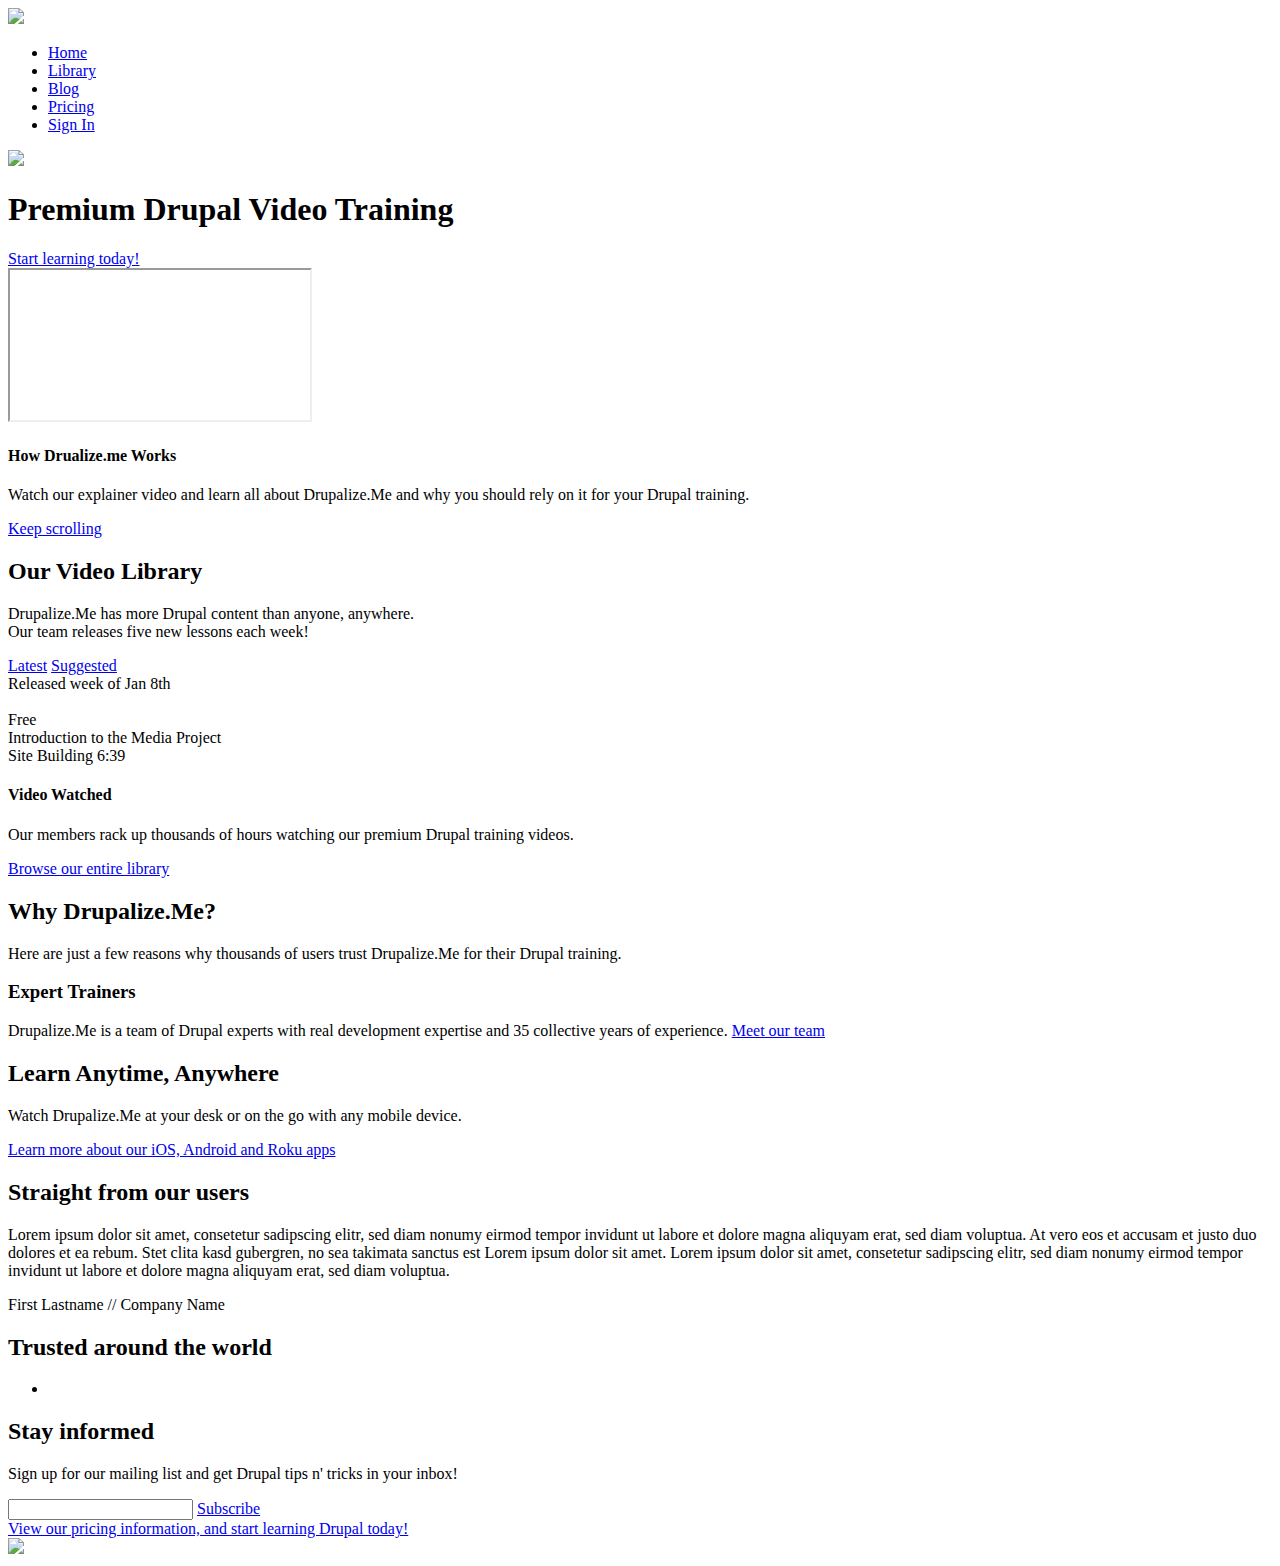
==== front/index.html @ f40ff005 "basic html structure to begin styling for the front page." ====
<!DOCTYPE html>
<html>
  <head>
    <meta charset="utf-8">
    <meta http-equiv="X-UA-Compatible" content="IE=edge">
    <title>Drupalize.Me</title>
    <meta name="description" content="">
    <meta name="viewport" content="width=device-width, initial-scale=1">
    <link rel="stylesheet" href="css/style.css">
    <script type="text/javascript" src="//use.typekit.net/fuf6cds.js"></script>
    <script type="text/javascript">try{Typekit.load();}catch(e){}</script>
  </head>
  <body>
    <div class="header container">
      <div id="logo"></div>
      <img id="search" src="images/search.png">
      <ul>
        <li>
          <a href="#">Home</a>
        </li>
        <li>
          <a href="#">Library</a>
        </li>
        <li>
          <a href="#">Blog</a>
        </li>
        <li>
          <a href="#">Pricing</a>
        </li>
        <li>
          <a href="#">Sign In</a>
        </li>
      </ul>

      <img class="responsive-nav" src="images/responsive-nav.png">
    </div>

    <div class="home--hero">
      <div class="home-hero--header">
        <div class="container">
          <h1 class="page-title">Premium Drupal Video Training</h1>
          <a href="#" class="home--hero--button">Start learning today!</a>
          <div class="home--hero--video">
            <iframe>TODO</iframe>
          </div>
        </div>
      </div>

      <div class="home--hero--white-stripe">
        <div class="container">
          <h4 class="block-title">How Drualize.me Works</h4>
          <p>
            Watch our explainer video and learn all about Drupalize.Me and why you should rely on it for your Drupal training.
          </p>
        </div>
      </div>

      <div class="home--action blue">
        <div class="container">
          <a href="#" class="home--hero-action">Keep scrolling</a>
        </div>
      </div>
    </div>

    <div class="home--library">
      <div class="container">
        <h2 class="home--heading">Our Video Library</h2>
        <p class="home--paragraph">
          Drupalize.Me has more Drupal content than anyone, anywhere.<br>
          Our team releases five new lessons each week!
        </p>
        <div class="home--library--tabs">
          <a href="#" class="home--library--tab">Latest</a>
          <a href="#" class="home--library--tab">Suggested</a>
        </div>
        <div class="home--library--bar"></div>
        <div class="home--library--week block-title">Released week of Jan 8th</div>
        <div class="home--library--videos">
          <div class="home--library--videos-left"></div>
          <div class="home--library--videos-right"></div>
          <div class="home--library--video">
            <img src="">
            <div class="home--library--free-label">Free</div>
            <div class="home--library--video-title">Introduction to the Media Project</div>
            <div class="home--library--meta">
              <span class="home--library--category">Site Building</span>
              <span class="home--library--duration">6:39</span>
            </div>
          </div>
        </div>

        <h4 class="block-title">Video Watched</h4>
        <p class="home--paragraph">
          Our members rack up thousands of hours watching our premium Drupal training videos.
        </p>
      </div>
    </div>

    <div class="home--action blue">
      <div class="container">
        <a href="#" class="home--library-action">Browse our entire library</a>
      </div>
    </div>

    <div class="home--why">
      <div class="container">
        <h2 class="home--heading">Why Drupalize.Me?</h2>
        <p class="home--paragraph">
          Here are just a few reasons why thousands of users trust Drupalize.Me for their Drupal training.
        </p>

        <div class="home--why--experts">
          <div class="home--why--image"></div>
          <h3 class="home--why--title">Expert Trainers</h3>
          <p class="home--why--paragraph">
            Drupalize.Me is a team of Drupal experts with real development expertise and 35 collective years of experience. <a href="#">Meet our team</a>
          </p>
        </div>
      </div>
    </div>

    <div class="home--apps">
      <div class="home--apps--clouds"></div>
      <div class="home--apps--sun"></div>
      <div class="container">
        <h2 class="home--heading">Learn Anytime, Anywhere</h2>
        <p class="home--paragraph">
          Watch Drupalize.Me at your desk or on the go with any mobile device.
        </p>
        <div class="home--apps--wrapper">
          <div class="home--apps--devices"></div>
          <div class="home--apps--tablet"></div>
          <div class="home--apps--desktop"></div>
          <div class="home--apps--mobile"></div>
        </div>
      </div>
    </div>

    <div class="home--action green">
      <div class="container">
        <a href="#" class="home--apps-action">Learn more about our iOS, Android and Roku apps</a>
      </div>
    </div>

    <div class="home--quotes">
      <div class="container">
        <h2 class="home--heading">Straight from our users</h2>
        <div class="home--quotes--left"></div>
        <div class="home--quotes--right"></div>
        <p class="home--paragraph">
          Lorem ipsum dolor sit amet, consetetur sadipscing elitr, sed diam nonumy eirmod tempor invidunt ut labore et dolore magna aliquyam erat, sed diam voluptua. At vero eos et accusam et justo duo dolores et ea rebum. Stet clita kasd gubergren, no sea takimata sanctus est Lorem ipsum dolor sit amet. Lorem ipsum dolor sit amet, consetetur sadipscing elitr, sed diam nonumy eirmod tempor invidunt ut labore et dolore magna aliquyam erat, sed diam voluptua.
        </p>
        <div class="home--quotes--author">
          <span>First Lastname</span> // <span>Company Name</span>
        </div>
      </div>
    </div>

    <div class="home--world">
      <div class="container">
        <h2 class="block-title">Trusted around the world</h2>
        <ul class="home--world--logos">
          <li class="home--world--logo"><img src=""></li>
        </ul>
      </div>
    </div>

    <div class="home--newsletter">
      <div class="container">
        <h2 class="block-title">Stay informed</h2>
        <p class="home--paragraph">
          Sign up for our mailing list and get Drupal tips n' tricks in your inbox!
        </p>
        <input type="text" class="home--newsletter--email">
        <a href="#" class="home--newsletter--submit">Subscribe</a>
      </div>
    </div>

    <div class="home--action orange">
      <div class="container">
        <a href="#" class="home--pricing-action">View our pricing information, and start learning Drupal today!</a>
      </div>
    </div>

    <div class="footer">
      <img src="images/footer.png">
    </div>

    <script src="//ajax.googleapis.com/ajax/libs/jquery/1.10.2/jquery.min.js"></script>
    <script type="text/javascript" src="js/scripts.js"></script>
  </body>
</html>
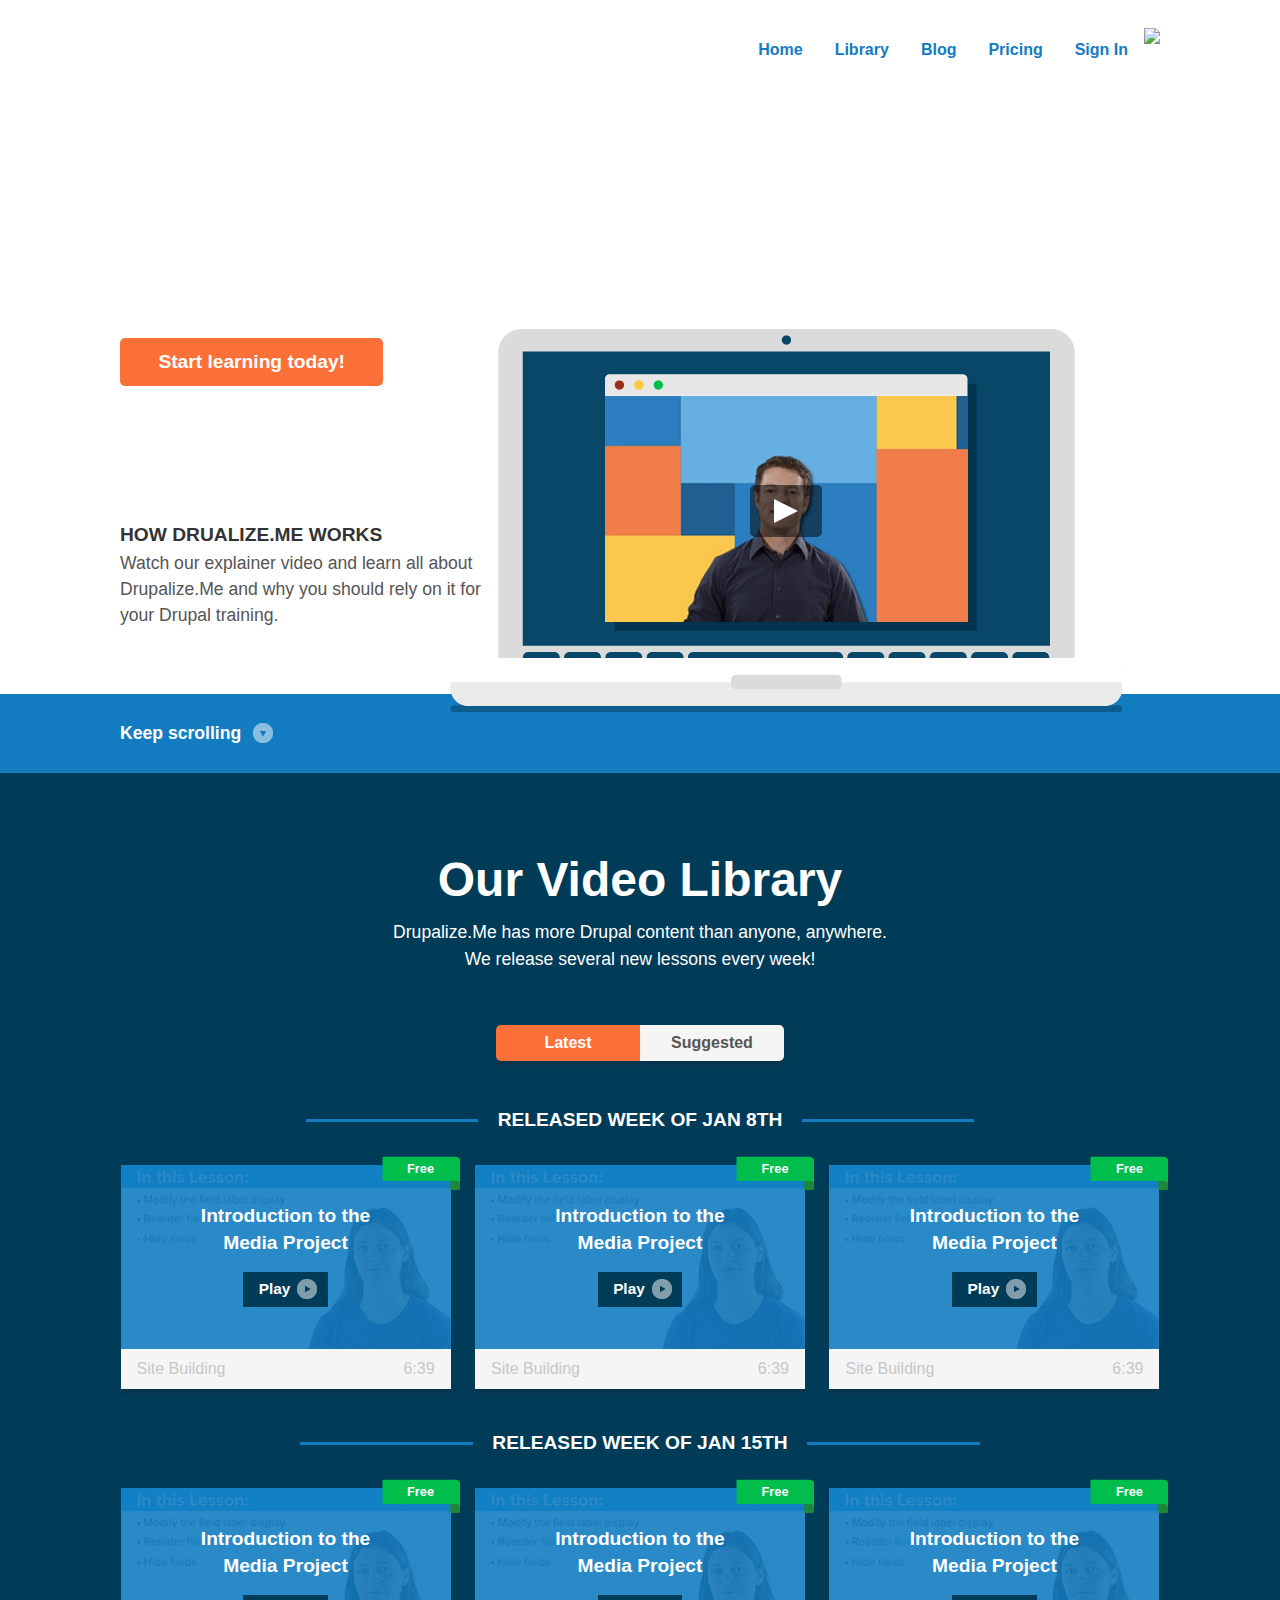
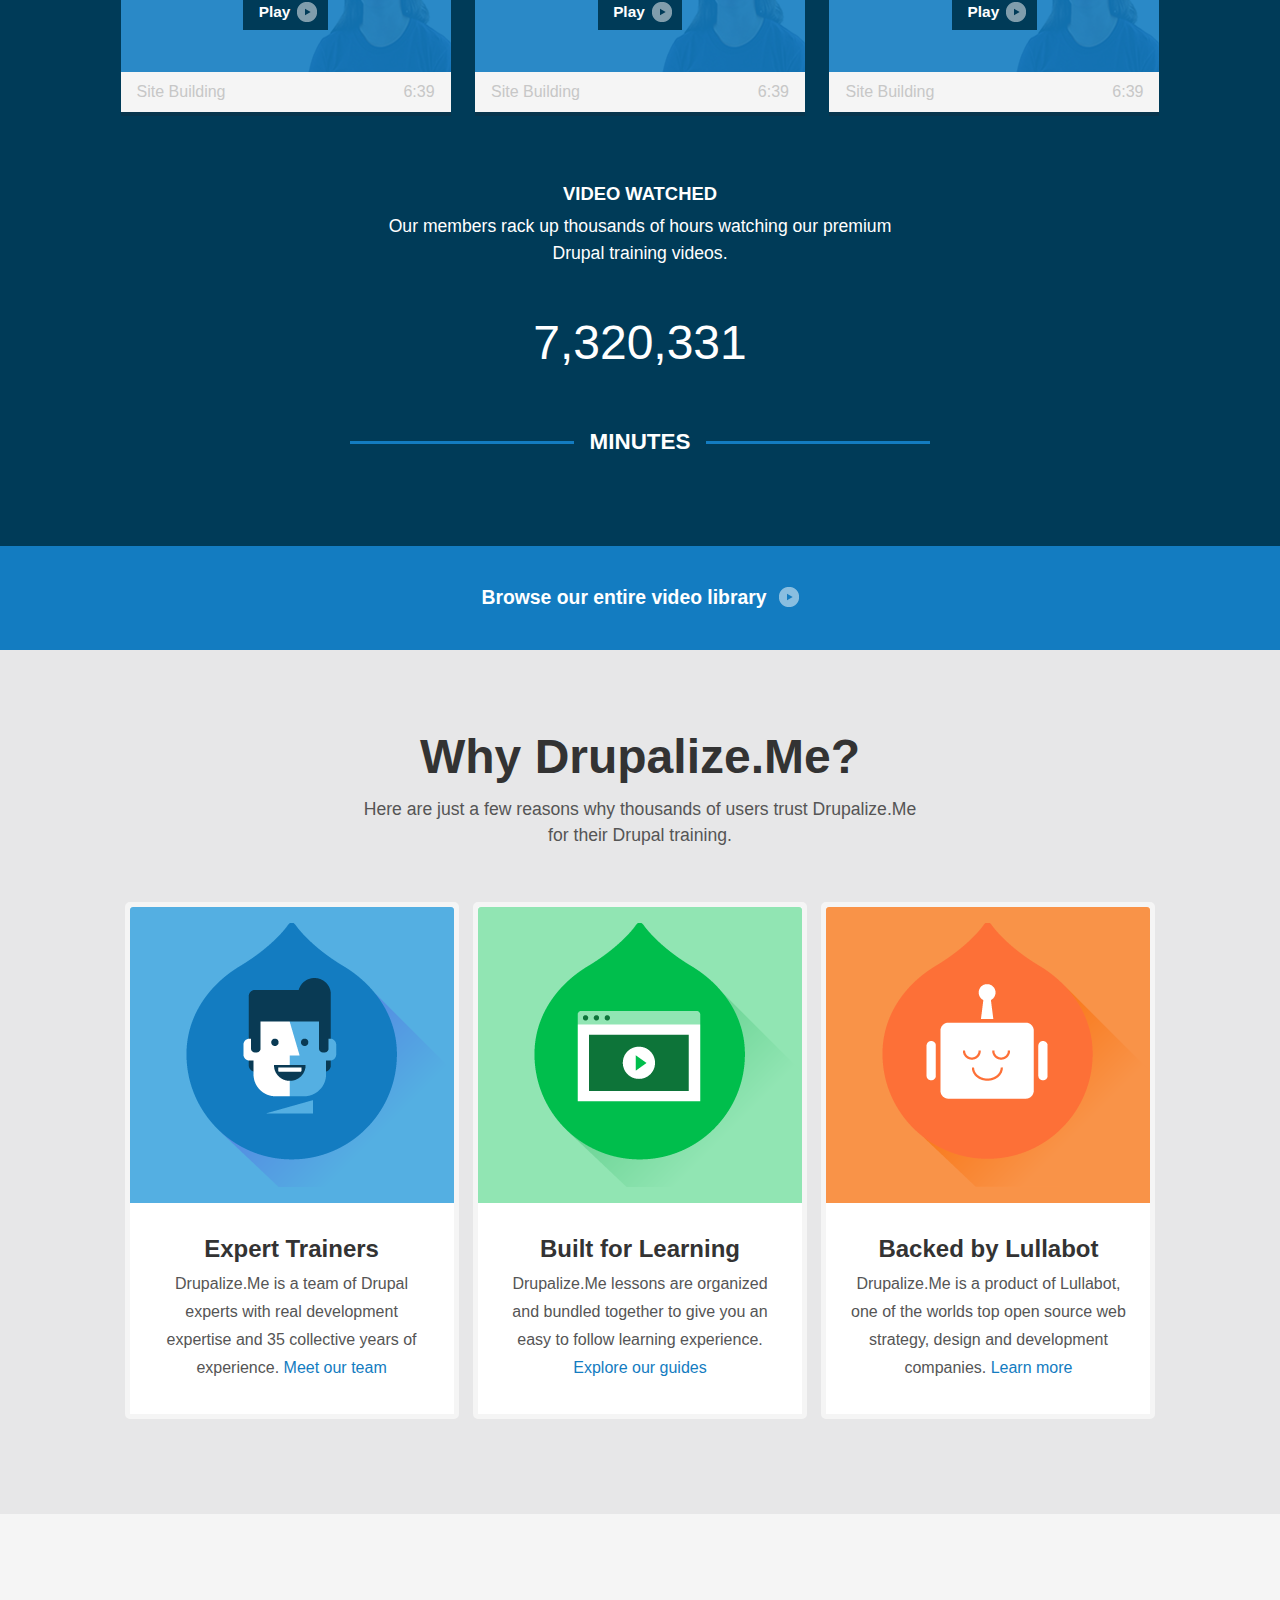
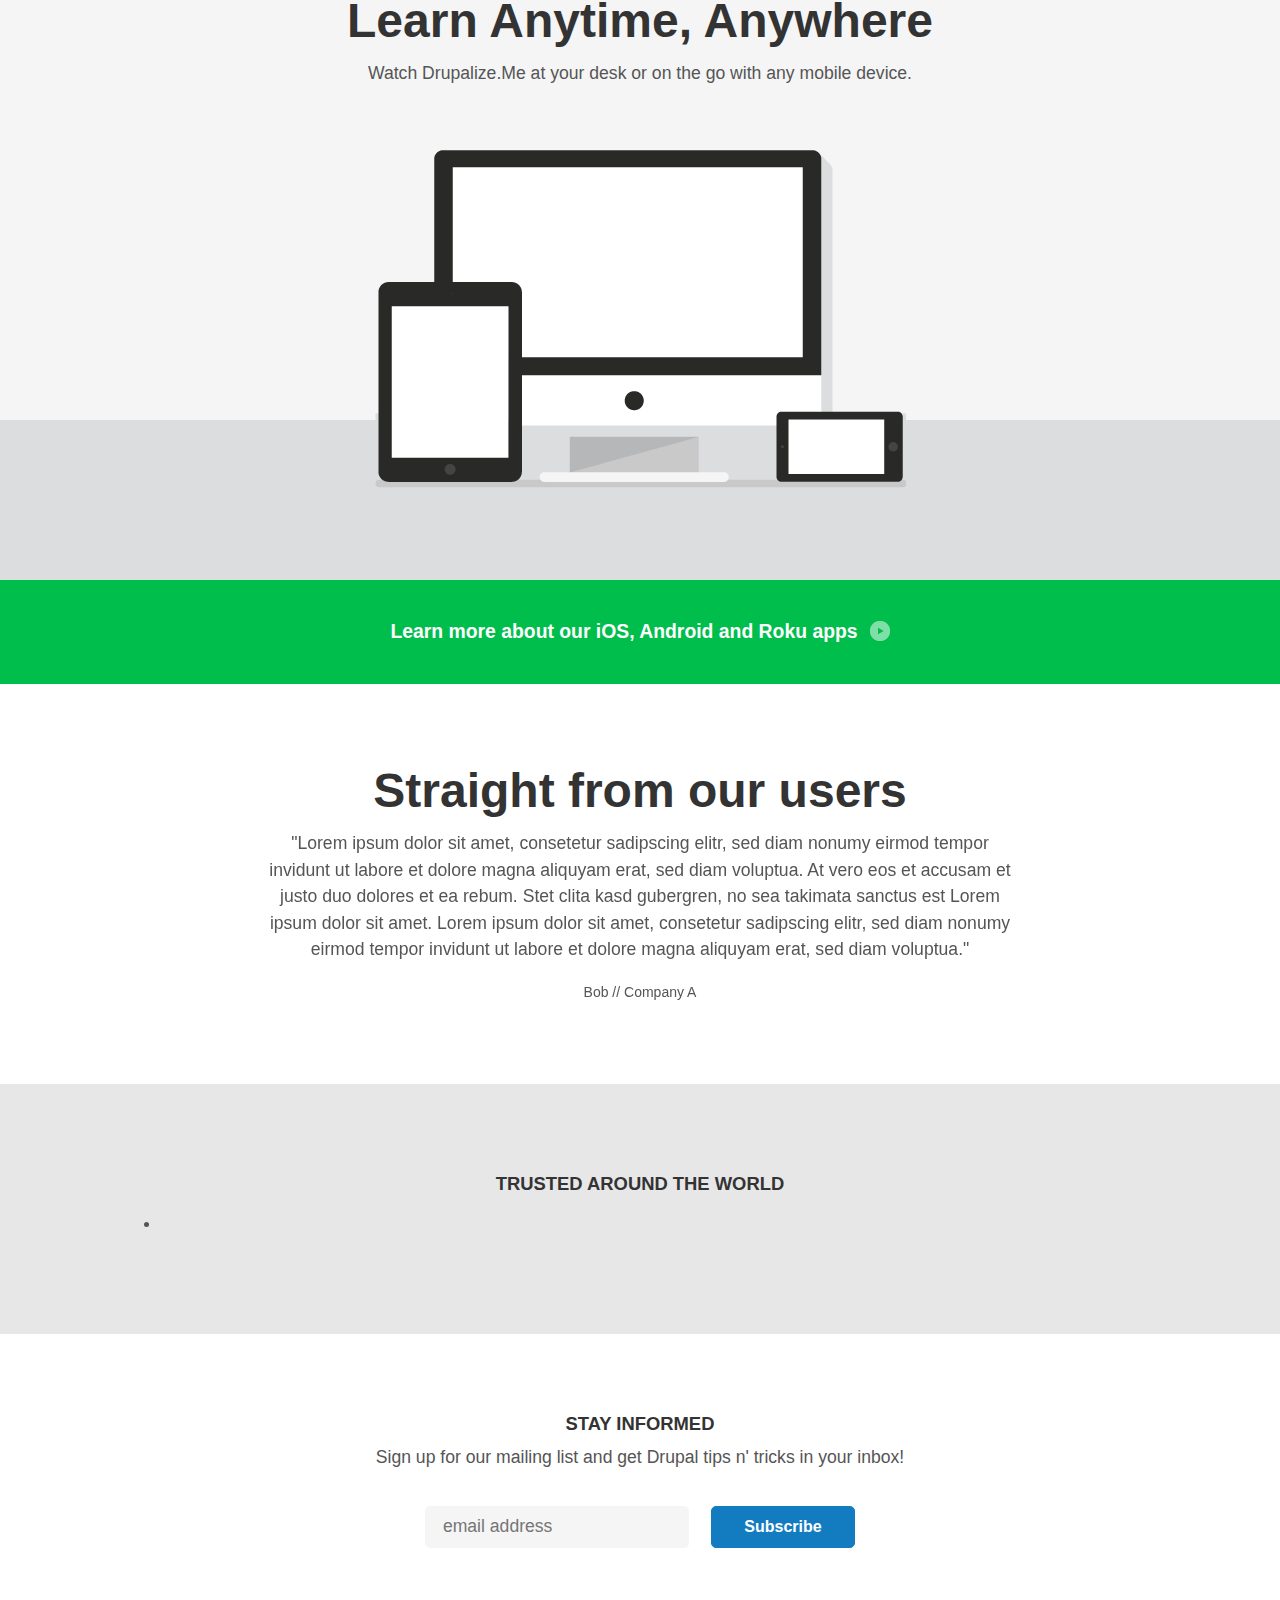
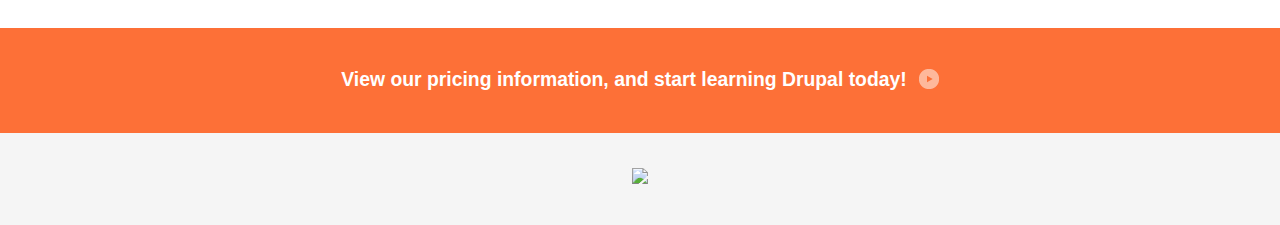
==== commit 40ef7c4c: "implements responsive layout" ====
--- a/front/index.html
+++ b/front/index.html
@@ -6,11 +6,12 @@
     <title>Drupalize.Me</title>
     <meta name="description" content="">
     <meta name="viewport" content="width=device-width, initial-scale=1">
+    <link rel="stylesheet" href="css/magnific-popup.css">
     <link rel="stylesheet" href="css/style.css">
     <script type="text/javascript" src="//use.typekit.net/fuf6cds.js"></script>
     <script type="text/javascript">try{Typekit.load();}catch(e){}</script>
   </head>
-  <body>
+  <body class="front">
     <div class="header container">
       <div id="logo"></div>
       <img id="search" src="images/search.png">
@@ -36,13 +37,16 @@
     </div>
 
     <div class="home--hero">
-      <div class="home-hero--header">
+      <div class="home--hero--header">
         <div class="container">
-          <h1 class="page-title">Premium Drupal Video Training</h1>
+          <h1 id="page-title" class="home--heading">Premium Drupal<br>Video Training</h1>
+          <div class="home--hero--video">
+            <img class="home--hero--laptop" src="images/laptop.png">
+            <a href="https://vimeo.com/83376941" class="home--hero--video-link" title="Drualize.Me Explainer Video">
+              <span class="home--hero--video-button"></span>
+            </a>
+          </div>
           <a href="#" class="home--hero--button">Start learning today!</a>
-          <div class="home--hero--video">
-            <iframe>TODO</iframe>
-          </div>
         </div>
       </div>
 
@@ -55,91 +59,268 @@
         </div>
       </div>
 
-      <div class="home--action blue">
+      <div class="home--action home--action--hero blue">
         <div class="container">
-          <a href="#" class="home--hero-action">Keep scrolling</a>
-        </div>
-      </div>
-    </div>
-
-    <div class="home--library">
+          <span class="home--action--arrow down">Keep scrolling</span>
+        </div>
+      </div>
+    </div>
+
+    <div class="home--library home--vid-icons">
       <div class="container">
         <h2 class="home--heading">Our Video Library</h2>
         <p class="home--paragraph">
           Drupalize.Me has more Drupal content than anyone, anywhere.<br>
-          Our team releases five new lessons each week!
+          We release several new lessons every week!
         </p>
+
         <div class="home--library--tabs">
-          <a href="#" class="home--library--tab">Latest</a>
-          <a href="#" class="home--library--tab">Suggested</a>
-        </div>
-        <div class="home--library--bar"></div>
-        <div class="home--library--week block-title">Released week of Jan 8th</div>
-        <div class="home--library--videos">
-          <div class="home--library--videos-left"></div>
-          <div class="home--library--videos-right"></div>
-          <div class="home--library--video">
-            <img src="">
-            <div class="home--library--free-label">Free</div>
-            <div class="home--library--video-title">Introduction to the Media Project</div>
-            <div class="home--library--meta">
-              <span class="home--library--category">Site Building</span>
-              <span class="home--library--duration">6:39</span>
-            </div>
-          </div>
-        </div>
-
-        <h4 class="block-title">Video Watched</h4>
-        <p class="home--paragraph">
-          Our members rack up thousands of hours watching our premium Drupal training videos.
-        </p>
+          <a href="#" class="home--library--tab active" data-tab="latest">Latest</a><a href="#" class="home--library--tab" data-tab="suggested">Suggested</a>
+        </div>
+
+        <div class="home--library--tab-content latest active">
+          <div class="home--library--week block-title">
+            <span class="home--bar hide-mobile"></span>Released week of Jan 8th<span class="home--bar hide-mobile"></span>
+          </div>
+          <div class="home--library--videos">
+            <div class="home--library--video">
+              <img src="images/thumb.jpg">
+              <div class="home--library--free-label">Free</div>
+              <a href="#" class="home--library--video-title">
+                Introduction to the Media Project
+                <div class="home--library--play">Play</div>
+              </a>
+              <div class="home--library--meta">
+                <span class="home--library--category">Site Building</span>
+                <span class="home--library--duration">6:39</span>
+              </div>
+            </div>
+            <div class="home--library--video">
+              <img src="images/thumb.jpg">
+              <div class="home--library--free-label">Free</div>
+              <a href="#" class="home--library--video-title">
+                Introduction to the Media Project
+                <div class="home--library--play">Play</div>
+              </a>
+              <div class="home--library--meta">
+                <span class="home--library--category">Site Building</span>
+                <span class="home--library--duration">6:39</span>
+              </div>
+            </div>
+            <div class="home--library--video">
+              <img src="images/thumb.jpg">
+              <div class="home--library--free-label">Free</div>
+              <a href="#" class="home--library--video-title">
+                Introduction to the Media Project
+                <div class="home--library--play">Play</div>
+              </a>
+              <div class="home--library--meta">
+                <span class="home--library--category">Site Building</span>
+                <span class="home--library--duration">6:39</span>
+              </div>
+            </div>
+          </div>
+
+          <div class="home--library--week block-title">
+            <span class="home--bar hide-mobile"></span>Released week of Jan 15th<span class="home--bar hide-mobile"></span>
+          </div>
+          <div class="home--library--videos">
+            <div class="home--library--video">
+              <img src="images/thumb.jpg">
+              <div class="home--library--free-label">Free</div>
+              <a href="#" class="home--library--video-title">
+                Introduction to the Media Project
+                <div class="home--library--play">Play</div>
+              </a>
+              <div class="home--library--meta">
+                <span class="home--library--category">Site Building</span>
+                <span class="home--library--duration">6:39</span>
+              </div>
+            </div>
+            <div class="home--library--video">
+              <img src="images/thumb.jpg">
+              <div class="home--library--free-label">Free</div>
+              <a href="#" class="home--library--video-title">
+                Introduction to the Media Project
+                <div class="home--library--play">Play</div>
+              </a>
+              <div class="home--library--meta">
+                <span class="home--library--category">Site Building</span>
+                <span class="home--library--duration">6:39</span>
+              </div>
+            </div>
+            <div class="home--library--video">
+              <img src="images/thumb.jpg">
+              <div class="home--library--free-label">Free</div>
+              <a href="#" class="home--library--video-title">
+                Introduction to the Media Project
+                <div class="home--library--play">Play</div>
+              </a>
+              <div class="home--library--meta">
+                <span class="home--library--category">Site Building</span>
+                <span class="home--library--duration">6:39</span>
+              </div>
+            </div>
+          </div>
+        </div>
+
+        <div class="home--library--tab-content suggested">
+          <div class="home--library--videos">
+            <div class="home--library--video">
+              <img src="images/thumb.jpg">
+              <div class="home--library--free-label">Free</div>
+              <a href="#" class="home--library--video-title">
+                Introduction to the Media Project
+                <div class="home--library--play">Play</div>
+              </a>
+              <div class="home--library--meta">
+                <span class="home--library--category">Site Building</span>
+                <span class="home--library--duration">6:39</span>
+              </div>
+            </div>
+            <div class="home--library--video">
+              <img src="images/thumb.jpg">
+              <div class="home--library--free-label">Free</div>
+              <a href="#" class="home--library--video-title">
+                Introduction to the Media Project
+                <div class="home--library--play">Play</div>
+              </a>
+              <div class="home--library--meta">
+                <span class="home--library--category">Site Building</span>
+                <span class="home--library--duration">6:39</span>
+              </div>
+            </div>
+            <div class="home--library--video">
+              <img src="images/thumb.jpg">
+              <div class="home--library--free-label">Free</div>
+              <a href="#" class="home--library--video-title">
+                Introduction to the Media Project
+                <div class="home--library--play">Play</div>
+              </a>
+              <div class="home--library--meta">
+                <span class="home--library--category">Site Building</span>
+                <span class="home--library--duration">6:39</span>
+              </div>
+            </div>
+          </div>
+          <div class="home--library--videos">
+            <div class="home--library--video">
+              <img src="images/thumb.jpg">
+              <div class="home--library--free-label">Free</div>
+              <a href="#" class="home--library--video-title">
+                Introduction to the Media Project
+                <div class="home--library--play">Play</div>
+              </a>
+              <div class="home--library--meta">
+                <span class="home--library--category">Site Building</span>
+                <span class="home--library--duration">6:39</span>
+              </div>
+            </div>
+            <div class="home--library--video">
+              <img src="images/thumb.jpg">
+              <div class="home--library--free-label">Free</div>
+              <a href="#" class="home--library--video-title">
+                Introduction to the Media Project
+                <div class="home--library--play">Play</div>
+              </a>
+              <div class="home--library--meta">
+                <span class="home--library--category">Site Building</span>
+                <span class="home--library--duration">6:39</span>
+              </div>
+            </div>
+            <div class="home--library--video">
+              <img src="images/thumb.jpg">
+              <div class="home--library--free-label">Free</div>
+              <a href="#" class="home--library--video-title">
+                Introduction to the Media Project
+                <div class="home--library--play">Play</div>
+              </a>
+              <div class="home--library--meta">
+                <span class="home--library--category">Site Building</span>
+                <span class="home--library--duration">6:39</span>
+              </div>
+            </div>
+          </div>
+        </div>
+
+        <div class="home--library--watched">
+          <h4 class="block-title">Video Watched</h4>
+          <p class="home--paragraph">
+            Our members rack up thousands of hours watching our premium<br> Drupal training videos.
+          </p>
+          <p class="tick tick-scroll">7,320,331</p>
+          <div class="home--library--minutes">
+            <span class="home--bar hide-mobile"></span><span class="block-title">Minutes</span><span class="home--bar hide-mobile"></span>
+          </div>
+        </div>
       </div>
     </div>
 
     <div class="home--action blue">
-      <div class="container">
-        <a href="#" class="home--library-action">Browse our entire library</a>
-      </div>
+      <a href="#" class="home--library-action">
+        <span class="home--action--arrow right">Browse our entire video library</span>
+      </a>
     </div>
 
     <div class="home--why">
       <div class="container">
         <h2 class="home--heading">Why Drupalize.Me?</h2>
         <p class="home--paragraph">
-          Here are just a few reasons why thousands of users trust Drupalize.Me for their Drupal training.
+          Here are just a few reasons why thousands of users trust Drupalize.Me<br> for their Drupal training.
         </p>
 
-        <div class="home--why--experts">
+        <div class="home--why--block home--why--experts">
           <div class="home--why--image"></div>
           <h3 class="home--why--title">Expert Trainers</h3>
           <p class="home--why--paragraph">
             Drupalize.Me is a team of Drupal experts with real development expertise and 35 collective years of experience. <a href="#">Meet our team</a>
           </p>
         </div>
+
+        <div class="home--why--block home--why--learning">
+          <div class="home--why--image"></div>
+          <h3 class="home--why--title">Built for Learning</h3>
+          <p class="home--why--paragraph">
+            Drupalize.Me lessons are organized and bundled together to give you an easy to follow learning experience. <a href="#">Explore our guides</a>
+          </p>
+        </div>
+
+        <div class="home--why--block home--why--lullabot">
+          <div class="home--why--image"></div>
+          <h3 class="home--why--title">Backed by Lullabot</h3>
+          <p class="home--why--paragraph">
+            Drupalize.Me is a product of Lullabot, one of the worlds top open source web strategy, design and development companies. <a href="#">Learn more</a>
+          </p>
+        </div>
       </div>
     </div>
 
     <div class="home--apps">
-      <div class="home--apps--clouds"></div>
-      <div class="home--apps--sun"></div>
+      <div class="home--apps--static show-mobile"></div>
+      <div class="home--apps--clouds hide-mobile"></div>
+      <div class="home--apps--bg hide-mobile"></div>
       <div class="container">
         <h2 class="home--heading">Learn Anytime, Anywhere</h2>
         <p class="home--paragraph">
           Watch Drupalize.Me at your desk or on the go with any mobile device.
         </p>
-        <div class="home--apps--wrapper">
-          <div class="home--apps--devices"></div>
-          <div class="home--apps--tablet"></div>
-          <div class="home--apps--desktop"></div>
-          <div class="home--apps--mobile"></div>
-        </div>
-      </div>
+        <div class="home--apps--scene">
+          <div class="home--apps--sun hide-mobile"></div>
+          <div class="home--apps--wrapper hide-mobile">
+            <div class="home--apps--devices"></div>
+            <div class="home--apps--tablet"></div>
+            <div class="home--apps--desktop"></div>
+            <div class="home--apps--mobile"></div>
+          </div>
+        </div>
+      </div>
+      <div class="home--apps--floor hide-mobile"></div>
     </div>
 
     <div class="home--action green">
-      <div class="container">
-        <a href="#" class="home--apps-action">Learn more about our iOS, Android and Roku apps</a>
-      </div>
+      <a href="#" class="home--apps-action">
+        <span class="home--action--arrow right">Learn more about our iOS, Android and Roku apps</span>
+      </a>
     </div>
 
     <div class="home--quotes">
@@ -147,12 +328,33 @@
         <h2 class="home--heading">Straight from our users</h2>
         <div class="home--quotes--left"></div>
         <div class="home--quotes--right"></div>
-        <p class="home--paragraph">
-          Lorem ipsum dolor sit amet, consetetur sadipscing elitr, sed diam nonumy eirmod tempor invidunt ut labore et dolore magna aliquyam erat, sed diam voluptua. At vero eos et accusam et justo duo dolores et ea rebum. Stet clita kasd gubergren, no sea takimata sanctus est Lorem ipsum dolor sit amet. Lorem ipsum dolor sit amet, consetetur sadipscing elitr, sed diam nonumy eirmod tempor invidunt ut labore et dolore magna aliquyam erat, sed diam voluptua.
-        </p>
-        <div class="home--quotes--author">
-          <span>First Lastname</span> // <span>Company Name</span>
-        </div>
+
+        <ul class="rslides">
+          <li>
+            <p class="home--paragraph">
+              "Lorem ipsum dolor sit amet, consetetur sadipscing elitr, sed diam nonumy eirmod tempor invidunt ut labore et dolore magna aliquyam erat, sed diam voluptua. At vero eos et accusam et justo duo dolores et ea rebum. Stet clita kasd gubergren, no sea takimata sanctus est Lorem ipsum dolor sit amet. Lorem ipsum dolor sit amet, consetetur sadipscing elitr, sed diam nonumy eirmod tempor invidunt ut labore et dolore magna aliquyam erat, sed diam voluptua."
+            </p>
+            <div class="home--quotes--author">
+              <span>Bob</span> // <span>Company A</span>
+            </div>
+          </li>
+          <li>
+            <p class="home--paragraph">
+              "At vero eos et accusam et justo duo dolores et ea rebum. Stet clita kasd gubergren, no sea takimata sanctus est Lorem ipsum dolor sit amet. Lorem ipsum dolor sit amet, consetetur sadipscing elitr, sed diam nonumy eirmod tempor invidunt ut labore et dolore magna aliquyam erat, sed diam voluptua. At vero eos et accusam et justo duo dolores et ea rebum. Stet clita kasd gubergren, no sea takimata sanctus est Lorem ipsum dolor sit amet."
+            </p>
+            <div class="home--quotes--author">
+              <span>Larry</span> // <span>Company B</span>
+            </div>
+          </li>
+          <li>
+            <p class="home--paragraph">
+              "At vero eos et accusam et justo duo dolores et ea rebum. Stet clita kasd gubergren, no sea takimata sanctus est Lorem ipsum dolor sit amet. Lorem ipsum dolor sit amet, consetetur sadipscing elitr, sed diam nonumy eirmod tempor invidunt ut labore et dolore magna aliquyam erat, sed diam voluptua. At vero eos et accusam et justo duo dolores et ea rebum. Stet clita kasd gubergren, no sea takimata sanctus est Lorem ipsum dolor sit amet."
+            </p>
+            <div class="home--quotes--author">
+              <span>Larry</span> // <span>Company B</span>
+            </div>
+          </li>
+        </ul>
       </div>
     </div>
 
@@ -171,15 +373,15 @@
         <p class="home--paragraph">
           Sign up for our mailing list and get Drupal tips n' tricks in your inbox!
         </p>
-        <input type="text" class="home--newsletter--email">
+        <input type="text" class="home--newsletter--email" placeholder="email address">
         <a href="#" class="home--newsletter--submit">Subscribe</a>
       </div>
     </div>
 
     <div class="home--action orange">
-      <div class="container">
-        <a href="#" class="home--pricing-action">View our pricing information, and start learning Drupal today!</a>
-      </div>
+      <a href="#" class="home--pricing-action">
+        <span class="home--action--arrow right">View our pricing information, and start learning Drupal today!</span>
+      </a>
     </div>
 
     <div class="footer">
@@ -187,6 +389,11 @@
     </div>
 
     <script src="//ajax.googleapis.com/ajax/libs/jquery/1.10.2/jquery.min.js"></script>
+    <script type="text/javascript" src="js/jquery.ui.effect.min.js"></script>
+    <script type="text/javascript" src="js/responsiveslides.min.js"></script>
+    <script type="text/javascript" src="js/jquery.rotate.min.js"></script>
+    <script type="text/javascript" src="js/jquery.magnific-popup.min.js"></script>
+    <script type="text/javascript" src="js/tick.js"></script>
     <script type="text/javascript" src="js/scripts.js"></script>
   </body>
 </html>--- a/front/css/style.css
+++ b/front/css/style.css
@@ -0,0 +1,1842 @@
+/*! normalize.css v1.1.1 | MIT License | git.io/normalize */
+/* ==========================================================================
+   HTML5 display definitions
+   ========================================================================== */
+/**
+ * Correct `block` display not defined in IE 6/7/8/9 and Firefox 3.
+ */
+/* line 22, ../scss/_normalize.scss */
+article,
+aside,
+details,
+figcaption,
+figure,
+footer,
+header,
+hgroup,
+main,
+nav,
+section,
+summary {
+  display: block;
+}
+
+/**
+ * Correct `inline-block` display not defined in IE 6/7/8/9 and Firefox 3.
+ */
+/* line 32, ../scss/_normalize.scss */
+audio,
+canvas,
+video {
+  display: inline-block;
+  *display: inline;
+  *zoom: 1;
+}
+
+/**
+ * Prevent modern browsers from displaying `audio` without controls.
+ * Remove excess height in iOS 5 devices.
+ */
+/* line 43, ../scss/_normalize.scss */
+audio:not([controls]) {
+  display: none;
+  height: 0;
+}
+
+/**
+ * Address styling not present in IE 7/8/9, Firefox 3, and Safari 4.
+ * Known issue: no IE 6 support.
+ */
+/* line 53, ../scss/_normalize.scss */
+[hidden] {
+  display: none;
+}
+
+/* ==========================================================================
+   Base
+   ========================================================================== */
+/**
+ * 1. Prevent system color scheme's background color being used in Firefox, IE,
+ *    and Opera.
+ * 2. Prevent system color scheme's text color being used in Firefox, IE, and
+ *    Opera.
+ * 3. Correct text resizing oddly in IE 6/7 when body `font-size` is set using
+ *    `em` units.
+ * 4. Prevent iOS text size adjust after orientation change, without disabling
+ *    user zoom.
+ */
+/* line 72, ../scss/_normalize.scss */
+html {
+  background: #fff;
+  /* 1 */
+  color: #000;
+  /* 2 */
+  font-size: 100%;
+  /* 3 */
+  -webkit-text-size-adjust: 100%;
+  /* 4 */
+  -ms-text-size-adjust: 100%;
+  /* 4 */
+}
+
+/**
+ * Address `font-family` inconsistency between `textarea` and other form
+ * elements.
+ */
+/* line 89, ../scss/_normalize.scss */
+html,
+button,
+input,
+select,
+textarea {
+  font-family: sans-serif;
+}
+
+/**
+ * Address margins handled incorrectly in IE 6/7.
+ */
+/* line 97, ../scss/_normalize.scss */
+body {
+  margin: 0;
+}
+
+/* ==========================================================================
+   Links
+   ========================================================================== */
+/**
+ * Address `outline` inconsistency between Chrome and other browsers.
+ */
+/* line 109, ../scss/_normalize.scss */
+a:focus {
+  outline: thin dotted;
+}
+
+/**
+ * Improve readability when focused and also mouse hovered in all browsers.
+ */
+/* line 118, ../scss/_normalize.scss */
+a:active,
+a:hover {
+  outline: 0;
+}
+
+/* ==========================================================================
+   Typography
+   ========================================================================== */
+/**
+ * Address font sizes and margins set differently in IE 6/7.
+ * Address font sizes within `section` and `article` in Firefox 4+, Safari 5,
+ * and Chrome.
+ */
+/* line 132, ../scss/_normalize.scss */
+h1 {
+  font-size: 2em;
+  margin: 0.67em 0;
+}
+
+/* line 137, ../scss/_normalize.scss */
+h2 {
+  font-size: 1.5em;
+  margin: 0.83em 0;
+}
+
+/* line 142, ../scss/_normalize.scss */
+h3 {
+  font-size: 1.17em;
+  margin: 1em 0;
+}
+
+/* line 147, ../scss/_normalize.scss */
+h4 {
+  font-size: 1em;
+  margin: 1.33em 0;
+}
+
+/* line 152, ../scss/_normalize.scss */
+h5 {
+  font-size: 0.83em;
+  margin: 1.67em 0;
+}
+
+/* line 157, ../scss/_normalize.scss */
+h6 {
+  font-size: 0.67em;
+  margin: 2.33em 0;
+}
+
+/**
+ * Address styling not present in IE 7/8/9, Safari 5, and Chrome.
+ */
+/* line 166, ../scss/_normalize.scss */
+abbr[title] {
+  border-bottom: 1px dotted;
+}
+
+/**
+ * Address style set to `bolder` in Firefox 3+, Safari 4/5, and Chrome.
+ */
+/* line 175, ../scss/_normalize.scss */
+b,
+strong {
+  font-weight: bold;
+}
+
+/* line 179, ../scss/_normalize.scss */
+blockquote {
+  margin: 1em 40px;
+}
+
+/**
+ * Address styling not present in Safari 5 and Chrome.
+ */
+/* line 187, ../scss/_normalize.scss */
+dfn {
+  font-style: italic;
+}
+
+/**
+ * Address differences between Firefox and other browsers.
+ * Known issue: no IE 6/7 normalization.
+ */
+/* line 196, ../scss/_normalize.scss */
+hr {
+  -moz-box-sizing: content-box;
+  box-sizing: content-box;
+  height: 0;
+}
+
+/**
+ * Address styling not present in IE 6/7/8/9.
+ */
+/* line 206, ../scss/_normalize.scss */
+mark {
+  background: #ff0;
+  color: #000;
+}
+
+/**
+ * Address margins set differently in IE 6/7.
+ */
+/* line 216, ../scss/_normalize.scss */
+p,
+pre {
+  margin: 1em 0;
+}
+
+/**
+ * Correct font family set oddly in IE 6, Safari 4/5, and Chrome.
+ */
+/* line 227, ../scss/_normalize.scss */
+code,
+kbd,
+pre,
+samp {
+  font-family: monospace, serif;
+  _font-family: 'courier new', monospace;
+  font-size: 1em;
+}
+
+/**
+ * Improve readability of pre-formatted text in all browsers.
+ */
+/* line 237, ../scss/_normalize.scss */
+pre {
+  white-space: pre;
+  white-space: pre-wrap;
+  word-wrap: break-word;
+}
+
+/**
+ * Address CSS quotes not supported in IE 6/7.
+ */
+/* line 247, ../scss/_normalize.scss */
+q {
+  quotes: none;
+}
+
+/**
+ * Address `quotes` property not supported in Safari 4.
+ */
+/* line 256, ../scss/_normalize.scss */
+q:before,
+q:after {
+  content: '';
+  content: none;
+}
+
+/**
+ * Address inconsistent and variable font size in all browsers.
+ */
+/* line 265, ../scss/_normalize.scss */
+small {
+  font-size: 80%;
+}
+
+/**
+ * Prevent `sub` and `sup` affecting `line-height` in all browsers.
+ */
+/* line 274, ../scss/_normalize.scss */
+sub,
+sup {
+  font-size: 75%;
+  line-height: 0;
+  position: relative;
+  vertical-align: baseline;
+}
+
+/* line 281, ../scss/_normalize.scss */
+sup {
+  top: -0.5em;
+}
+
+/* line 285, ../scss/_normalize.scss */
+sub {
+  bottom: -0.25em;
+}
+
+/* ==========================================================================
+   Lists
+   ========================================================================== */
+/**
+ * Address margins set differently in IE 6/7.
+ */
+/* line 300, ../scss/_normalize.scss */
+dl,
+menu,
+ol,
+ul {
+  margin: 1em 0;
+}
+
+/* line 304, ../scss/_normalize.scss */
+dd {
+  margin: 0 0 0 40px;
+}
+
+/**
+ * Address paddings set differently in IE 6/7.
+ */
+/* line 314, ../scss/_normalize.scss */
+menu,
+ol,
+ul {
+  padding: 0 0 0 40px;
+}
+
+/**
+ * Correct list images handled incorrectly in IE 7.
+ */
+/* line 323, ../scss/_normalize.scss */
+nav ul,
+nav ol {
+  list-style: none;
+  list-style-image: none;
+}
+/* line 327, ../scss/_normalize.scss */
+nav ul li,
+nav ol li {
+  list-style: none;
+  list-style-image: none;
+}
+
+/* ==========================================================================
+   Embedded content
+   ========================================================================== */
+/**
+ * 1. Remove border when inside `a` element in IE 6/7/8/9 and Firefox 3.
+ * 2. Improve image quality when scaled in IE 7.
+ */
+/* line 342, ../scss/_normalize.scss */
+img {
+  border: 0;
+  /* 1 */
+  -ms-interpolation-mode: bicubic;
+  /* 2 */
+}
+
+/**
+ * Correct overflow displayed oddly in IE 9.
+ */
+/* line 351, ../scss/_normalize.scss */
+svg:not(:root) {
+  overflow: hidden;
+}
+
+/* ==========================================================================
+   Figures
+   ========================================================================== */
+/**
+ * Address margin not present in IE 6/7/8/9, Safari 5, and Opera 11.
+ */
+/* line 363, ../scss/_normalize.scss */
+figure {
+  margin: 0;
+}
+
+/* ==========================================================================
+   Forms
+   ========================================================================== */
+/**
+ * Correct margin displayed oddly in IE 6/7.
+ */
+/* line 375, ../scss/_normalize.scss */
+form {
+  margin: 0;
+}
+
+/**
+ * Define consistent border, margin, and padding.
+ */
+/* line 383, ../scss/_normalize.scss */
+fieldset {
+  border: 1px solid #c0c0c0;
+  margin: 0 2px;
+  padding: 0.35em 0.625em 0.75em;
+}
+
+/**
+ * 1. Correct color not being inherited in IE 6/7/8/9.
+ * 2. Correct text not wrapping in Firefox 3.
+ * 3. Correct alignment displayed oddly in IE 6/7.
+ */
+/* line 395, ../scss/_normalize.scss */
+legend {
+  border: 0;
+  /* 1 */
+  padding: 0;
+  white-space: normal;
+  /* 2 */
+  *margin-left: -7px;
+  /* 3 */
+}
+
+/**
+ * 1. Correct font size not being inherited in all browsers.
+ * 2. Address margins set differently in IE 6/7, Firefox 3+, Safari 5,
+ *    and Chrome.
+ * 3. Improve appearance and consistency in all browsers.
+ */
+/* line 412, ../scss/_normalize.scss */
+button,
+input,
+select,
+textarea {
+  font-size: 100%;
+  /* 1 */
+  margin: 0;
+  /* 2 */
+  vertical-align: baseline;
+  /* 3 */
+  *vertical-align: middle;
+  /* 3 */
+}
+
+/**
+ * Address Firefox 3+ setting `line-height` on `input` using `!important` in
+ * the UA stylesheet.
+ */
+/* line 425, ../scss/_normalize.scss */
+button,
+input {
+  line-height: normal;
+}
+
+/**
+ * Address inconsistent `text-transform` inheritance for `button` and `select`.
+ * All other form control elements do not inherit `text-transform` values.
+ * Correct `button` style inheritance in Chrome, Safari 5+, and IE 6+.
+ * Correct `select` style inheritance in Firefox 4+ and Opera.
+ */
+/* line 437, ../scss/_normalize.scss */
+button,
+select {
+  text-transform: none;
+}
+
+/**
+ * 1. Avoid the WebKit bug in Android 4.0.* where (2) destroys native `audio`
+ *    and `video` controls.
+ * 2. Correct inability to style clickable `input` types in iOS.
+ * 3. Improve usability and consistency of cursor style between image-type
+ *    `input` and others.
+ * 4. Remove inner spacing in IE 7 without affecting normal text inputs.
+ *    Known issue: inner spacing remains in IE 6.
+ */
+/* line 454, ../scss/_normalize.scss */
+button,
+html input[type="button"],
+input[type="reset"],
+input[type="submit"] {
+  -webkit-appearance: button;
+  /* 2 */
+  cursor: pointer;
+  /* 3 */
+  *overflow: visible;
+  /* 4 */
+}
+
+/**
+ * Re-set default cursor for disabled elements.
+ */
+/* line 465, ../scss/_normalize.scss */
+button[disabled],
+html input[disabled] {
+  cursor: default;
+}
+
+/**
+ * 1. Address box sizing set to content-box in IE 8/9.
+ * 2. Remove excess padding in IE 8/9.
+ * 3. Remove excess padding in IE 7.
+ *    Known issue: excess padding remains in IE 6.
+ */
+/* line 477, ../scss/_normalize.scss */
+input[type="checkbox"],
+input[type="radio"] {
+  box-sizing: border-box;
+  /* 1 */
+  padding: 0;
+  /* 2 */
+  *height: 13px;
+  /* 3 */
+  *width: 13px;
+  /* 3 */
+}
+
+/**
+ * 1. Address `appearance` set to `searchfield` in Safari 5 and Chrome.
+ * 2. Address `box-sizing` set to `border-box` in Safari 5 and Chrome
+ *    (include `-moz` to future-proof).
+ */
+/* line 490, ../scss/_normalize.scss */
+input[type="search"] {
+  -webkit-appearance: textfield;
+  /* 1 */
+  -moz-box-sizing: content-box;
+  -webkit-box-sizing: content-box;
+  /* 2 */
+  box-sizing: content-box;
+}
+
+/**
+ * Remove inner padding and search cancel button in Safari 5 and Chrome
+ * on OS X.
+ */
+/* line 503, ../scss/_normalize.scss */
+input[type="search"]::-webkit-search-cancel-button,
+input[type="search"]::-webkit-search-decoration {
+  -webkit-appearance: none;
+}
+
+/**
+ * Remove inner padding and border in Firefox 3+.
+ */
+/* line 512, ../scss/_normalize.scss */
+button::-moz-focus-inner,
+input::-moz-focus-inner {
+  border: 0;
+  padding: 0;
+}
+
+/**
+ * 1. Remove default vertical scrollbar in IE 6/7/8/9.
+ * 2. Improve readability and alignment in all browsers.
+ */
+/* line 522, ../scss/_normalize.scss */
+textarea {
+  overflow: auto;
+  /* 1 */
+  vertical-align: top;
+  /* 2 */
+}
+
+@-webkit-keyframes barberpole {
+  /* line 39, ../scss/_variables.scss */
+  from {
+    background-position: 0 0;
+  }
+
+  /* line 40, ../scss/_variables.scss */
+  to {
+    background-position: 60px 30px;
+  }
+}
+
+@-moz-keyframes barberpole {
+  /* line 43, ../scss/_variables.scss */
+  from {
+    background-position: 0 0;
+  }
+
+  /* line 44, ../scss/_variables.scss */
+  to {
+    background-position: 60px 30px;
+  }
+}
+
+@-o-keyframes barberpole {
+  /* line 47, ../scss/_variables.scss */
+  from {
+    background-position: 0 0;
+  }
+
+  /* line 48, ../scss/_variables.scss */
+  to {
+    background-position: 60px 30px;
+  }
+}
+
+@keyframes barberpole {
+  /* line 51, ../scss/_variables.scss */
+  from {
+    background-position: 0 0;
+  }
+
+  /* line 52, ../scss/_variables.scss */
+  to {
+    background-position: 60px 30px;
+  }
+}
+
+/**
+ * @file
+ * Component: action links.
+ * Used to style links which look like blue/orange buttons throughout the site.
+ */
+/**
+ * Standard call to action button/link. Blue by default changes to orange on
+ * :hover or :focus.
+ */
+/* line 12, ../scss/_action-links.scss */
+.action-link, .action-link--secondary, .action-link--tertiary,
+.action-link--wrapper a {
+  -webkit-font-smoothing: antialiased;
+  background: #137cc1;
+  border: 1px solid #137cc1;
+  border-radius: 5px;
+  color: white;
+  display: inline-block;
+  font-family: "proxima-nova", Helvetica, Arial, Tahoma, sans-serif;
+  font-size: 1em;
+  font-weight: bold;
+  line-height: 1;
+  margin-top: .5em;
+  margin-left: auto;
+  margin-right: auto;
+  max-width: 19em;
+  padding: .75em 2em;
+  text-align: center;
+  white-space: nowrap;
+}
+/* line 32, ../scss/_action-links.scss */
+.action-link:hover, .action-link--secondary:hover, .action-link--tertiary:hover, .action-link:focus, .action-link--secondary:focus, .action-link--tertiary:focus,
+.action-link--wrapper a:hover,
+.action-link--wrapper a:focus {
+  background: #fd7037;
+  border: 1px solid #fd7037;
+  color: white;
+}
+
+/**
+ * Orange button, changes to blue on hover.
+ */
+/* line 46, ../scss/_action-links.scss */
+.action-link--secondary,
+input[type="submit"].action-link--secondary {
+  background: #fd7037;
+  border-color: #fd7037;
+}
+/* line 51, ../scss/_action-links.scss */
+.action-link--secondary:hover, .action-link--secondary:focus,
+input[type="submit"].action-link--secondary:hover,
+input[type="submit"].action-link--secondary:focus {
+  background: #137cc1;
+  border: 1px solid #137cc1;
+}
+
+/**
+ * Tertiary button.
+ */
+/* line 64, ../scss/_action-links.scss */
+.action-link--tertiary,
+input[type="submit"].action-link--tertiary {
+  background: whitesmoke;
+  border-color: #e6e6e6;
+  color: #4f4f4f;
+}
+/* line 70, ../scss/_action-links.scss */
+.action-link--tertiary:hover, .action-link--tertiary:focus,
+input[type="submit"].action-link--tertiary:hover,
+input[type="submit"].action-link--tertiary:focus {
+  color: #333333;
+  border-color: silver;
+}
+
+/**
+ * @file
+ * Global typography styles.
+ */
+/* line 6, ../scss/_typography.scss */
+body {
+  color: #555555;
+  font-family: "proxima-nova", Helvetica, Arial, Tahoma, sans-serif;
+  line-height: 1.75;
+  -webkit-font-smoothing: antialiased;
+}
+
+/* line 13, ../scss/_typography.scss */
+a {
+  color: #137cc1;
+  text-decoration: none;
+}
+/* line 17, ../scss/_typography.scss */
+a:hover {
+  color: #fd7037;
+}
+
+/* line 22, ../scss/_typography.scss */
+h1, h2, h3, h4, h5 {
+  line-height: 1.125;
+  color: #333333;
+  text-rendering: optimizeLegibility;
+}
+
+/* line 28, ../scss/_typography.scss */
+h1 {
+  font-size: 2em;
+}
+
+/* line 32, ../scss/_typography.scss */
+h6 {
+  font-size: 0.8125em;
+  color: #fd5a19;
+}
+
+/* line 37, ../scss/_typography.scss */
+hr {
+  border: 0;
+  background: #e6e6e6;
+  height: 1px;
+  margin: 2em 0;
+}
+
+/* line 44, ../scss/_typography.scss */
+code {
+  color: #fd5a19;
+}
+
+/* line 48, ../scss/_typography.scss */
+mark {
+  background: #ffd76d;
+}
+
+/* line 52, ../scss/_typography.scss */
+del {
+  color: red;
+}
+
+/* line 56, ../scss/_typography.scss */
+ins {
+  color: #00a945;
+}
+
+/* line 60, ../scss/_typography.scss */
+.meta {
+  font-size: 0.75em;
+}
+
+/* line 64, ../scss/_typography.scss */
+blockquote {
+  margin-right: 0;
+  margin-left: 0;
+}
+
+/* line 71, ../scss/_typography.scss */
+.l-content h1, .l-content h2, .l-content h3, .l-content h4, .l-content h5, .l-content h6 {
+  margin-top: 0;
+  margin-bottom: .5em;
+}
+/* line 76, ../scss/_typography.scss */
+.l-content ul, .l-content ol {
+  padding: 0;
+}
+/* line 79, ../scss/_typography.scss */
+.l-content ul li, .l-content ol li {
+  margin-left: 1.5em;
+}
+/* line 85, ../scss/_typography.scss */
+.l-content dl dt {
+  font-weight: bold;
+  color: #333333;
+  margin-top: 1em;
+}
+/* line 91, ../scss/_typography.scss */
+.l-content dl dd {
+  margin-left: 0;
+}
+/* line 96, ../scss/_typography.scss */
+.l-content abbr {
+  border-bottom: 1px dotted #fd5a19;
+}
+/* line 101, ../scss/_typography.scss */
+.l-content p a {
+  border-bottom: 1px dotted #137cc1;
+}
+/* line 104, ../scss/_typography.scss */
+.l-content p a:hover {
+  border-bottom: 1px solid #fd5a19;
+}
+/* line 110, ../scss/_typography.scss */
+.l-content blockquote {
+  margin-right: 0;
+  margin-left: 0;
+  margin: 1.5em 0;
+  padding-left: 2em;
+  border-left: 5px solid #137cc1;
+}
+/* line 117, ../scss/_typography.scss */
+.l-content blockquote p {
+  font-family: "chaparral-pro", Georgia, "Times New Roman", "DejaVu Serif", serif;
+  font-style: italic;
+  font-size: 1.25em;
+  color: #4f4f4f;
+}
+/* line 125, ../scss/_typography.scss */
+.l-content q {
+  font-family: "chaparral-pro", Georgia, "Times New Roman", "DejaVu Serif", serif;
+  font-style: italic;
+}
+
+/* line 133, ../scss/_typography.scss */
+.content-secondary h1, .content-secondary h2, .content-secondary h3, .content-secondary h4, .content-secondary h5, .content-secondary h6 {
+  color: #4f4f4f;
+}
+
+/* line 139, ../scss/_typography.scss */
+#menu a {
+  font-weight: bold;
+}
+
+@media screen and (min-width: 48em) {
+  /* line 148, ../scss/_typography.scss */
+  .article-title {
+    font-size: 3em;
+  }
+}
+/* line 1, ../scss/_front.scss */
+input, textarea {
+  font-family: "proxima-nova", Helvetica, Arial, Tahoma, sans-serif;
+  font-size: .875em;
+}
+
+/* line 6, ../scss/_front.scss */
+.container {
+  max-width: 65em;
+  margin: 0 auto;
+  padding-left: 20px;
+  padding-right: 20px;
+}
+
+/* line 13, ../scss/_front.scss */
+#logo {
+  background: url("../images/logo.png") no-repeat;
+  width: 192px;
+  height: 62px;
+  float: left;
+}
+
+/* line 20, ../scss/_front.scss */
+#search {
+  float: right;
+  margin-top: .5em;
+}
+
+/* line 25, ../scss/_front.scss */
+.header {
+  width: 100%;
+  padding: 20px 0;
+  overflow: hidden;
+}
+/* line 30, ../scss/_front.scss */
+.header ul {
+  float: right;
+}
+/* line 33, ../scss/_front.scss */
+.header ul li {
+  list-style: none;
+  padding: 0 16px;
+  float: left;
+}
+/* line 38, ../scss/_front.scss */
+.header ul li a {
+  font-weight: bold;
+}
+/* line 44, ../scss/_front.scss */
+.header .responsive-nav {
+  display: none;
+}
+
+/* line 49, ../scss/_front.scss */
+.footer {
+  width: 100%;
+  background: whitesmoke;
+  text-align: center;
+  padding: 2em 0;
+}
+
+/* line 56, ../scss/_front.scss */
+.hide-mobile {
+  display: none;
+}
+
+/* line 60, ../scss/_front.scss */
+.show-mobile {
+  display: block;
+}
+
+/* line 64, ../scss/_front.scss */
+.block-title {
+  font-size: 1em;
+  line-height: 1.125;
+  font-weight: bold;
+  text-transform: uppercase;
+  margin: 0.5em 0 1em;
+  font-size: 1.15em;
+  margin-bottom: 0.5em;
+}
+
+/* line 70, ../scss/_front.scss */
+.front {
+  text-align: center;
+}
+/* line 73, ../scss/_front.scss */
+.front #page-title {
+  margin-bottom: 1em;
+}
+
+/* line 78, ../scss/_front.scss */
+.home--heading {
+  font-size: 3em;
+  margin: 0 0 0.25em;
+}
+
+/* line 83, ../scss/_front.scss */
+.home--paragraph {
+  font-size: 1.1em;
+  line-height: 1.5em;
+  margin: 0 0 3em;
+}
+
+/* line 95, ../scss/_front.scss */
+.home--hero--header,
+.home--library,
+.home--why,
+.home--apps,
+.home--quotes,
+.home--world,
+.home--newsletter {
+  padding: 3em 0;
+}
+
+/* line 99, ../scss/_front.scss */
+.home--hero--header {
+  background: url("../images/hero-bg.png") repeat;
+}
+/* line 102, ../scss/_front.scss */
+.home--hero--header .container {
+  position: relative;
+}
+/* line 106, ../scss/_front.scss */
+.home--hero--header .home--heading {
+  color: white;
+}
+
+/* line 111, ../scss/_front.scss */
+.home--hero--button {
+  box-sizing: border-box;
+  -webkit-font-smoothing: antialiased;
+  background: #137cc1;
+  border: 1px solid #137cc1;
+  border-radius: 5px;
+  color: white;
+  display: inline-block;
+  font-family: "proxima-nova", Helvetica, Arial, Tahoma, sans-serif;
+  font-size: 1em;
+  font-weight: bold;
+  line-height: 1;
+  max-width: 19em;
+  padding: .75em 2em;
+  text-align: center;
+  white-space: nowrap;
+  background: #fd7037;
+  border: none;
+  font-size: 1.2em;
+}
+/* line 123, ../scss/_mixins.scss */
+.home--hero--button:hover, .home--hero--button:focus {
+  background: #fd7037;
+  border: 1px solid #fd7037;
+  color: white;
+}
+/* line 117, ../scss/_front.scss */
+.home--hero--button:hover {
+  border: none;
+  background: #00be4c;
+}
+
+/* line 123, ../scss/_front.scss */
+.home--hero--video {
+  max-width: 672px;
+  position: relative;
+  margin: 0 auto 2em;
+}
+
+/* line 129, ../scss/_front.scss */
+.home--hero--video-link {
+  position: absolute;
+  top: 0;
+  left: 0;
+  right: 0;
+  bottom: 0;
+}
+/* line 137, ../scss/_front.scss */
+.home--hero--video-link:hover .home--hero--video-button {
+  background-color: #fd7037;
+}
+
+/* line 143, ../scss/_front.scss */
+.home--hero--video-button {
+  display: block;
+  position: absolute;
+  z-index: 5;
+  padding: 0px 24px;
+  width: 24px;
+  height: 52px;
+  background-image: url([data-uri]);
+  background-size: 36px 24px;
+  background-repeat: no-repeat;
+  background-position: 50% 50%;
+  background-color: rgba(0, 0, 0, 0.5);
+  -webkit-border-radius: 5px;
+  -moz-border-radius: 5px;
+  -ms-border-radius: 5px;
+  -o-border-radius: 5px;
+  border-radius: 5px;
+  top: 50%;
+  margin-top: -40px;
+  left: 50%;
+  margin-left: -36px;
+}
+
+/* line 162, ../scss/_front.scss */
+#video-modal {
+  position: relative;
+  background: #FFF;
+  padding: 20px;
+  width: auto;
+  max-width: 500px;
+  margin: 20px auto;
+}
+
+/* line 171, ../scss/_front.scss */
+.home--hero--white-stripe {
+  display: none;
+}
+
+/* line 176, ../scss/_front.scss */
+.home--action.blue {
+  background: #137cc1;
+}
+/* line 179, ../scss/_front.scss */
+.home--action.blue:hover {
+  background: rgba(19, 124, 193, 0.95);
+}
+/* line 184, ../scss/_front.scss */
+.home--action.green {
+  background: #00be4c;
+}
+/* line 187, ../scss/_front.scss */
+.home--action.green:hover {
+  background: rgba(0, 190, 76, 0.95);
+}
+/* line 192, ../scss/_front.scss */
+.home--action.orange {
+  background: #fd7037;
+}
+/* line 195, ../scss/_front.scss */
+.home--action.orange:hover {
+  background: rgba(253, 112, 55, 0.95);
+}
+/* line 200, ../scss/_front.scss */
+.home--action.home--action--hero {
+  display: none;
+}
+/* line 204, ../scss/_front.scss */
+.home--action a, .home--action span {
+  color: white;
+  font-weight: bold;
+  font-size: 1.1em;
+}
+/* line 210, ../scss/_front.scss */
+.home--action a {
+  -webkit-box-sizing: border-box;
+  -moz-box-sizing: border-box;
+  box-sizing: border-box;
+  display: block;
+  padding: 2em 1em;
+  width: 100%;
+}
+
+/* line 218, ../scss/_front.scss */
+.home--action--arrow {
+  padding-right: 32px;
+}
+/* line 221, ../scss/_front.scss */
+.home--action--arrow.down {
+  background: url("../images/arrow-down.png") no-repeat right center;
+}
+/* line 225, ../scss/_front.scss */
+.home--action--arrow.right {
+  background: url("../images/arrow-right.png") no-repeat right center;
+}
+
+/* line 230, ../scss/_front.scss */
+.home--library {
+  background: #003b58;
+  color: white;
+}
+/* line 234, ../scss/_front.scss */
+.home--library .home--heading {
+  color: white;
+}
+/* line 238, ../scss/_front.scss */
+.home--library .block-title {
+  color: white;
+}
+
+/* line 243, ../scss/_front.scss */
+.home--vid-icons {
+  position: relative;
+  overflow: hidden;
+}
+
+/* line 248, ../scss/_front.scss */
+.home--vid-icon {
+  position: absolute;
+  top: 0;
+  left: 0;
+}
+/* line 253, ../scss/_front.scss */
+.home--vid-icon.blue {
+  background: url("../images/vid-icon-blue.png") no-repeat;
+  background-size: contain;
+}
+/* line 258, ../scss/_front.scss */
+.home--vid-icon.darkblue {
+  background: url("../images/vid-icon-darkblue.png") no-repeat;
+  background-size: contain;
+}
+/* line 263, ../scss/_front.scss */
+.home--vid-icon.green {
+  background: url("../images/vid-icon-green.png") no-repeat;
+  background-size: contain;
+}
+/* line 268, ../scss/_front.scss */
+.home--vid-icon.orange {
+  background: url("../images/vid-icon-orange.png") no-repeat;
+  background-size: contain;
+}
+
+/* line 274, ../scss/_front.scss */
+.home--library--tabs {
+  -webkit-box-shadow: #08354d 0 4px 0;
+  -moz-box-shadow: #08354d 0 4px 0;
+  box-shadow: #08354d 0 4px 0;
+  display: inline-block;
+}
+
+/* line 279, ../scss/_front.scss */
+.home--library--tab {
+  -webkit-box-sizing: border-box;
+  -moz-box-sizing: border-box;
+  box-sizing: border-box;
+  -webkit-font-smoothing: antialiased;
+  background: whitesmoke;
+  display: inline-block;
+  font-weight: bold;
+  padding: 0.25em 0;
+  width: 9em;
+  text-align: center;
+  white-space: nowrap;
+  color: #555555;
+}
+/* line 291, ../scss/_front.scss */
+.home--library--tab:first-child {
+  -webkit-border-radius: 5px 0 0 5px;
+  -moz-border-radius: 5px 0 0 5px;
+  -ms-border-radius: 5px 0 0 5px;
+  -o-border-radius: 5px 0 0 5px;
+  border-radius: 5px 0 0 5px;
+}
+/* line 295, ../scss/_front.scss */
+.home--library--tab:last-child {
+  -webkit-border-radius: 0 5px 5px 0;
+  -moz-border-radius: 0 5px 5px 0;
+  -ms-border-radius: 0 5px 5px 0;
+  -o-border-radius: 0 5px 5px 0;
+  border-radius: 0 5px 5px 0;
+}
+/* line 299, ../scss/_front.scss */
+.home--library--tab.active {
+  color: white;
+  background: #fd7037;
+}
+
+/* line 305, ../scss/_front.scss */
+.home--library--tab-content {
+  display: none;
+  margin: 3em 0;
+}
+/* line 309, ../scss/_front.scss */
+.home--library--tab-content.active {
+  display: block;
+}
+
+/* line 314, ../scss/_front.scss */
+.home--library--week {
+  font-size: 1.2em;
+  margin: 1em 0;
+}
+
+/* line 319, ../scss/_front.scss */
+.home--library--video {
+  -webkit-box-shadow: #08354d 0 4px 0;
+  -moz-box-shadow: #08354d 0 4px 0;
+  box-shadow: #08354d 0 4px 0;
+  width: 330px;
+  height: 224px;
+  position: relative;
+  display: inline-block;
+  margin: 10px;
+}
+/* line 327, ../scss/_front.scss */
+.home--library--video img {
+  position: absolute;
+  z-index: 2;
+  left: 0;
+  top: 0;
+}
+
+/* line 335, ../scss/_front.scss */
+.home--library--free-label {
+  position: absolute;
+  right: -9px;
+  top: -9px;
+  background: url("../images/vid-free.png") no-repeat;
+  height: 34px;
+  width: 78px;
+  z-index: 4;
+  font-size: 0.8em;
+  font-weight: bold;
+  padding-top: 2px;
+}
+
+/* line 348, ../scss/_front.scss */
+.home--library--video-title {
+  color: white;
+  display: block;
+  position: absolute;
+  z-index: 3;
+  top: 0;
+  left: 0;
+  right: 0;
+  bottom: 0;
+  background: rgba(19, 124, 193, 0.9);
+  font-size: 1.2em;
+  font-weight: bold;
+  padding: 2em 3em 0;
+  line-height: 1.4em;
+}
+/* line 363, ../scss/_front.scss */
+.home--library--video-title:hover {
+  color: white;
+  background: rgba(19, 124, 193, 0.8);
+}
+/* line 367, ../scss/_front.scss */
+.home--library--video-title:hover .home--library--play {
+  background-color: #fd7037;
+}
+
+/* line 373, ../scss/_front.scss */
+.home--library--play {
+  background: url("../images/arrow-right.png") no-repeat 3.5em center #003b58;
+  width: 3.5em;
+  text-align: left;
+  margin: 1em auto 0;
+  padding: 0 1em;
+  font-size: 0.8em;
+  line-height: 2.25em;
+}
+
+/* line 383, ../scss/_front.scss */
+.home--library--meta {
+  position: absolute;
+  height: 40px;
+  z-index: 5;
+  line-height: 40px;
+  padding: 0 1em;
+  bottom: 0;
+  left: 0;
+  right: 0;
+  background: whitesmoke;
+  color: #c7c7c7;
+}
+
+/* line 396, ../scss/_front.scss */
+.home--library--category {
+  float: left;
+}
+
+/* line 400, ../scss/_front.scss */
+.home--library--duration {
+  float: right;
+}
+
+/*
+  Tick.tick-scroll
+*/
+/* line 407, ../scss/_front.scss */
+.tick-scroll {
+  overflow: hidden;
+  position: relative;
+  height: 40px;
+  line-height: 1;
+  font-size: 1.5em;
+  text-align: center;
+  margin-bottom: 0.4em;
+}
+/* line 416, ../scss/_front.scss */
+.tick-scroll .tick-separator {
+  position: absolute;
+  bottom: 0;
+  content: ',';
+  margin-left: -10px;
+  font-size: 1em;
+}
+/* line 424, ../scss/_front.scss */
+.tick-scroll .tick-wheel {
+  -webkit-box-shadow: black 0 0 3px;
+  -moz-box-shadow: black 0 0 3px;
+  box-shadow: black 0 0 3px;
+  position: relative;
+  display: inline-block;
+  width: 25px;
+  margin: 0 4px;
+  padding: 0 4px;
+  color: #137cc1;
+  font-weight: bold;
+  background-color: white;
+}
+/* line 436, ../scss/_front.scss */
+.tick-scroll .tick-wheel:first-child, .tick-scroll .tick-wheel:nth-child(5) {
+  margin-right: 20px;
+}
+/* line 440, ../scss/_front.scss */
+.tick-scroll .tick-wheel span {
+  display: block;
+  padding: 8px 0;
+}
+
+/* line 448, ../scss/_front.scss */
+.home--library--minutes .home--bar {
+  width: 14em;
+}
+/* line 452, ../scss/_front.scss */
+.home--library--minutes .block-title {
+  font-size: 1.4em;
+  vertical-align: middle;
+  display: inline-block;
+}
+
+/* line 459, ../scss/_front.scss */
+.home--why {
+  background: #e7e7e8;
+}
+
+/* line 463, ../scss/_front.scss */
+.home--why--block {
+  background: white;
+  border: 5px solid whitesmoke;
+  -webkit-border-radius: 5px;
+  -moz-border-radius: 5px;
+  -ms-border-radius: 5px;
+  -o-border-radius: 5px;
+  border-radius: 5px;
+  width: 324px;
+  margin-bottom: 15px;
+  display: inline-block;
+}
+
+/* line 472, ../scss/_front.scss */
+.home--why--image {
+  height: 264px;
+  width: 100%;
+  padding: 2em 0 0;
+  -webkit-border-radius: 3px 3px 0 0;
+  -moz-border-radius: 3px 3px 0 0;
+  -ms-border-radius: 3px 3px 0 0;
+  -o-border-radius: 3px 3px 0 0;
+  border-radius: 3px 3px 0 0;
+  margin-bottom: 2em;
+}
+/* line 479, ../scss/_front.scss */
+.home--why--experts .home--why--image {
+  background: url("../images/expert-drop.png") no-repeat center center #54afe2;
+}
+/* line 482, ../scss/_front.scss */
+.home--why--experts .home--why--image:hover {
+  background-image: url("../images/expert-hover.png");
+}
+/* line 487, ../scss/_front.scss */
+.home--why--learning .home--why--image {
+  background: url("../images/learning-drop.png") no-repeat center center #91e5b3;
+}
+/* line 490, ../scss/_front.scss */
+.home--why--learning .home--why--image:hover {
+  background-image: url("../images/learning-hover.png");
+}
+/* line 495, ../scss/_front.scss */
+.home--why--lullabot .home--why--image {
+  background: url("../images/lullabot-drop.png") no-repeat center center #f99348;
+}
+/* line 498, ../scss/_front.scss */
+.home--why--lullabot .home--why--image:hover {
+  background-image: url("../images/lullabot-hover.png");
+}
+
+/* line 504, ../scss/_front.scss */
+.home--why--title {
+  margin: 0;
+  font-size: 1.5em;
+}
+
+/* line 509, ../scss/_front.scss */
+.home--why--paragraph {
+  margin: 0;
+  padding: 0.5em 1.5em 2em;
+}
+
+/* line 514, ../scss/_front.scss */
+.home--apps {
+  background: whitesmoke;
+  position: relative;
+}
+
+/* line 519, ../scss/_front.scss */
+.home--world {
+  background: #e7e7e8;
+}
+
+/* line 524, ../scss/_front.scss */
+.home--quotes .home--paragraph {
+  margin-bottom: 1em;
+}
+
+/* line 529, ../scss/_front.scss */
+.home--quotes--author {
+  font-size: 0.875em;
+}
+
+/* line 534, ../scss/_front.scss */
+.home--newsletter .block-title {
+  margin-top: 0;
+}
+/* line 538, ../scss/_front.scss */
+.home--newsletter .home--paragraph {
+  margin-bottom: 2em;
+}
+
+/* line 543, ../scss/_front.scss */
+.home--newsletter--email {
+  -webkit-box-sizing: border-box;
+  -moz-box-sizing: border-box;
+  box-sizing: border-box;
+  padding: .75em 1em;
+  font-size: 1.1em;
+  font-weight: normal;
+  background: whitesmoke;
+  border: 0;
+  -webkit-border-radius: 5px;
+  -moz-border-radius: 5px;
+  -ms-border-radius: 5px;
+  -o-border-radius: 5px;
+  border-radius: 5px;
+  height: 42px;
+  margin-right: 1em;
+  width: 15em;
+}
+/* line 558, ../scss/_front.scss */
+.home--newsletter--email ::-webkit-input-placeholder,
+.home--newsletter--email :-moz-placeholder,
+.home--newsletter--email ::-moz-placeholder,
+.home--newsletter--email :-ms-input-placeholder {
+  color: #c7c7c7;
+}
+
+/* line 563, ../scss/_front.scss */
+.home--newsletter--submit {
+  box-sizing: border-box;
+  -webkit-font-smoothing: antialiased;
+  background: #137cc1;
+  border: 1px solid #137cc1;
+  border-radius: 5px;
+  color: white;
+  display: inline-block;
+  font-family: "proxima-nova", Helvetica, Arial, Tahoma, sans-serif;
+  font-size: 1em;
+  font-weight: bold;
+  line-height: 1;
+  max-width: 19em;
+  padding: .75em 2em;
+  text-align: center;
+  white-space: nowrap;
+}
+/* line 123, ../scss/_mixins.scss */
+.home--newsletter--submit:hover, .home--newsletter--submit:focus {
+  background: #fd7037;
+  border: 1px solid #fd7037;
+  color: white;
+}
+
+/*! http://responsiveslides.com v1.54 by @viljamis */
+/* line 568, ../scss/_front.scss */
+.rslides {
+  position: relative;
+  list-style: none;
+  overflow: hidden;
+  width: 100%;
+  padding: 0;
+  margin: 0;
+}
+/* line 576, ../scss/_front.scss */
+.rslides li {
+  -webkit-backface-visibility: hidden;
+  position: absolute;
+  display: none;
+  width: 100%;
+  left: 0;
+  top: 0;
+}
+/* line 584, ../scss/_front.scss */
+.rslides li:first-child {
+  position: relative;
+  display: block;
+  float: left;
+}
+/* line 591, ../scss/_front.scss */
+.rslides img {
+  display: block;
+  height: auto;
+  float: left;
+  width: 100%;
+  border: 0;
+}
+
+/* line 600, ../scss/_front.scss */
+.rslides_tabs {
+  margin: 2em 0 0;
+  text-align: center;
+  padding: 0;
+}
+/* line 605, ../scss/_front.scss */
+.rslides_tabs li {
+  display: inline;
+  float: none;
+  _float: left;
+  *float: left;
+  margin-right: 5px;
+}
+/* line 613, ../scss/_front.scss */
+.rslides_tabs a {
+  -webkit-border-radius: 15px;
+  -moz-border-radius: 15px;
+  -ms-border-radius: 15px;
+  -o-border-radius: 15px;
+  border-radius: 15px;
+  -webkit-box-shadow: inset 0 0 2px 0 rgba(0, 0, 0, 0.3);
+  -moz-box-shadow: inset 0 0 2px 0 rgba(0, 0, 0, 0.3);
+  box-shadow: inset 0 0 2px 0 rgba(0, 0, 0, 0.3);
+  text-indent: -9999px;
+  overflow: hidden;
+  background: #ccc;
+  background: rgba(0, 0, 0, 0.2);
+  display: inline-block;
+  _display: block;
+  *display: block;
+  width: 9px;
+  height: 9px;
+}
+
+/* line 628, ../scss/_front.scss */
+.rslides_here a {
+  background: #222;
+  background: rgba(0, 0, 0, 0.8);
+}
+
+@media screen and (min-width: 46em) {
+  /* line 634, ../scss/_front.scss */
+  .hide-mobile {
+    display: block;
+  }
+
+  /* line 638, ../scss/_front.scss */
+  .show-mobile {
+    display: none;
+  }
+
+  /* line 648, ../scss/_front.scss */
+  .home--hero--header,
+  .home--library,
+  .home--why,
+  .home--apps,
+  .home--quotes,
+  .home--world,
+  .home--newsletter {
+    padding: 5em 0;
+  }
+
+  /* line 652, ../scss/_front.scss */
+  .home--bar {
+    height: 3px;
+    background: #137cc1;
+    display: inline-block;
+    vertical-align: middle;
+    width: 9em;
+    margin: 0 1em;
+  }
+
+  /* line 661, ../scss/_front.scss */
+  .home--library--video {
+    margin: 15px 20px 15px 0;
+  }
+  /* line 664, ../scss/_front.scss */
+  .home--library--video:last-child {
+    margin-right: 0;
+  }
+
+  /* line 669, ../scss/_front.scss */
+  .tick-scroll {
+    height: 80px;
+    font-size: 3em;
+  }
+  /* line 673, ../scss/_front.scss */
+  .tick-scroll .tick-separator {
+    margin-left: -23px;
+    font-size: 1.5em;
+  }
+  /* line 678, ../scss/_front.scss */
+  .tick-scroll .tick-wheel {
+    width: 50px;
+    margin: 0 8px;
+  }
+  /* line 683, ../scss/_front.scss */
+  .tick-scroll .tick-wheel:first-child, .tick-scroll .tick-wheel:nth-child(5) {
+    margin-right: 40px;
+  }
+  /* line 687, ../scss/_front.scss */
+  .tick-scroll .tick-wheel span {
+    padding: 16px 0;
+  }
+
+  /* line 693, ../scss/_front.scss */
+  .home--why--block {
+    margin-right: 10px;
+  }
+  /* line 696, ../scss/_front.scss */
+  .home--why--block:last-child {
+    margin: 0;
+  }
+
+  /* line 702, ../scss/_front.scss */
+  .home--quotes .home--paragraph {
+    padding: 0 8em;
+    margin-bottom: 1em;
+  }
+
+  /* line 708, ../scss/_front.scss */
+  .home--apps {
+    padding-bottom: 0;
+  }
+
+  /* line 712, ../scss/_front.scss */
+  .home--apps--sun {
+    position: absolute;
+    background: url("../images/apps-sun.png") no-repeat center transparent;
+    width: 80px;
+    height: 79px;
+    top: 30px;
+    right: 100px;
+    z-index: 1;
+  }
+
+  /* line 722, ../scss/_front.scss */
+  .home--apps--clouds {
+    background: url("../images/apps-clouds.png") repeat-x transparent;
+    position: absolute;
+    left: 0;
+    right: 0;
+    bottom: 15em;
+    height: 161px;
+    z-index: 2;
+  }
+
+  /* line 732, ../scss/_front.scss */
+  .home--apps--bg {
+    background: url("../images/apps-bg.png") no-repeat center center transparent;
+    position: absolute;
+    height: 189px;
+    left: 0;
+    right: 0;
+    bottom: 10em;
+    z-index: 3;
+  }
+
+  /* line 742, ../scss/_front.scss */
+  .home--apps--floor {
+    background: #dcddde;
+    width: 100%;
+    height: 10em;
+  }
+
+  /* line 748, ../scss/_front.scss */
+  .home--apps--scene {
+    margin-top: 4em;
+    height: 270px;
+    position: relative;
+  }
+
+  /* line 754, ../scss/_front.scss */
+  .home--apps--wrapper {
+    position: relative;
+    width: 531px;
+    height: 341px;
+    margin: 0 auto;
+    z-index: 3;
+  }
+
+  /* line 762, ../scss/_front.scss */
+  .home--apps--devices {
+    background: url("../images/apps-devices.png") no-repeat;
+    position: absolute;
+    top: 0;
+    right: 0;
+    left: 0;
+    bottom: 0;
+    z-index: 7;
+  }
+
+  /* line 772, ../scss/_front.scss */
+  .home--apps--tablet {
+    background: url("../images/apps-tablet.png") no-repeat 0 152px white;
+    position: absolute;
+    bottom: 33px;
+    left: 16px;
+    width: 117px;
+    height: 152px;
+    z-index: 6;
+  }
+
+  /* line 782, ../scss/_front.scss */
+  .home--apps--desktop {
+    background: url("../images/apps-desktop.png") no-repeat 0 191px white;
+    position: absolute;
+    top: 17px;
+    left: 78px;
+    width: 351px;
+    height: 191px;
+    z-index: 5;
+  }
+
+  /* line 792, ../scss/_front.scss */
+  .home--apps--mobile {
+    background: url("../images/apps-mobile.png") no-repeat 0 55px white;
+    position: absolute;
+    bottom: 16px;
+    right: 22px;
+    width: 96px;
+    height: 55px;
+    z-index: 4;
+  }
+}
+@media screen and (min-width: 1030px) {
+  /* line 805, ../scss/_front.scss */
+  .home--hero {
+    text-align: left;
+  }
+
+  /* line 809, ../scss/_front.scss */
+  .home--hero--white-stripe {
+    display: block;
+    padding: 3em 0;
+  }
+  /* line 813, ../scss/_front.scss */
+  .home--hero--white-stripe h4 {
+    font-size: 1.2em;
+    margin-bottom: 0;
+  }
+  /* line 818, ../scss/_front.scss */
+  .home--hero--white-stripe p {
+    width: 22em;
+    font-size: 1.1em;
+    line-height: 1.5em;
+    margin-top: 0.25em;
+  }
+
+  /* line 826, ../scss/_front.scss */
+  .home--hero--video {
+    position: absolute;
+    left: 350px;
+    bottom: -335px;
+    margin: 0;
+  }
+
+  /* line 833, ../scss/_front.scss */
+  .home--action.home--action--hero {
+    display: block;
+    padding: 1.5em 0;
+  }
+  /* line 837, ../scss/_front.scss */
+  .home--action.home--action--hero:hover {
+    background: #137cc1;
+  }
+}
+@media screen and (max-width: 1080px) {
+  /* line 845, ../scss/_front.scss */
+  img {
+    max-width: 100%;
+  }
+
+  /* line 850, ../scss/_front.scss */
+  .content,
+  .sidebar {
+    width: 100%;
+  }
+
+  /* line 854, ../scss/_front.scss */
+  .header {
+    padding: 0 1em;
+    box-sizing: border-box;
+    -moz-box-sizing: border-box;
+  }
+  /* line 860, ../scss/_front.scss */
+  .header ul,
+  .header #search {
+    display: none;
+  }
+  /* line 864, ../scss/_front.scss */
+  .header .responsive-nav {
+    display: block;
+    float: right;
+    margin-top: 1.3em;
+  }
+}
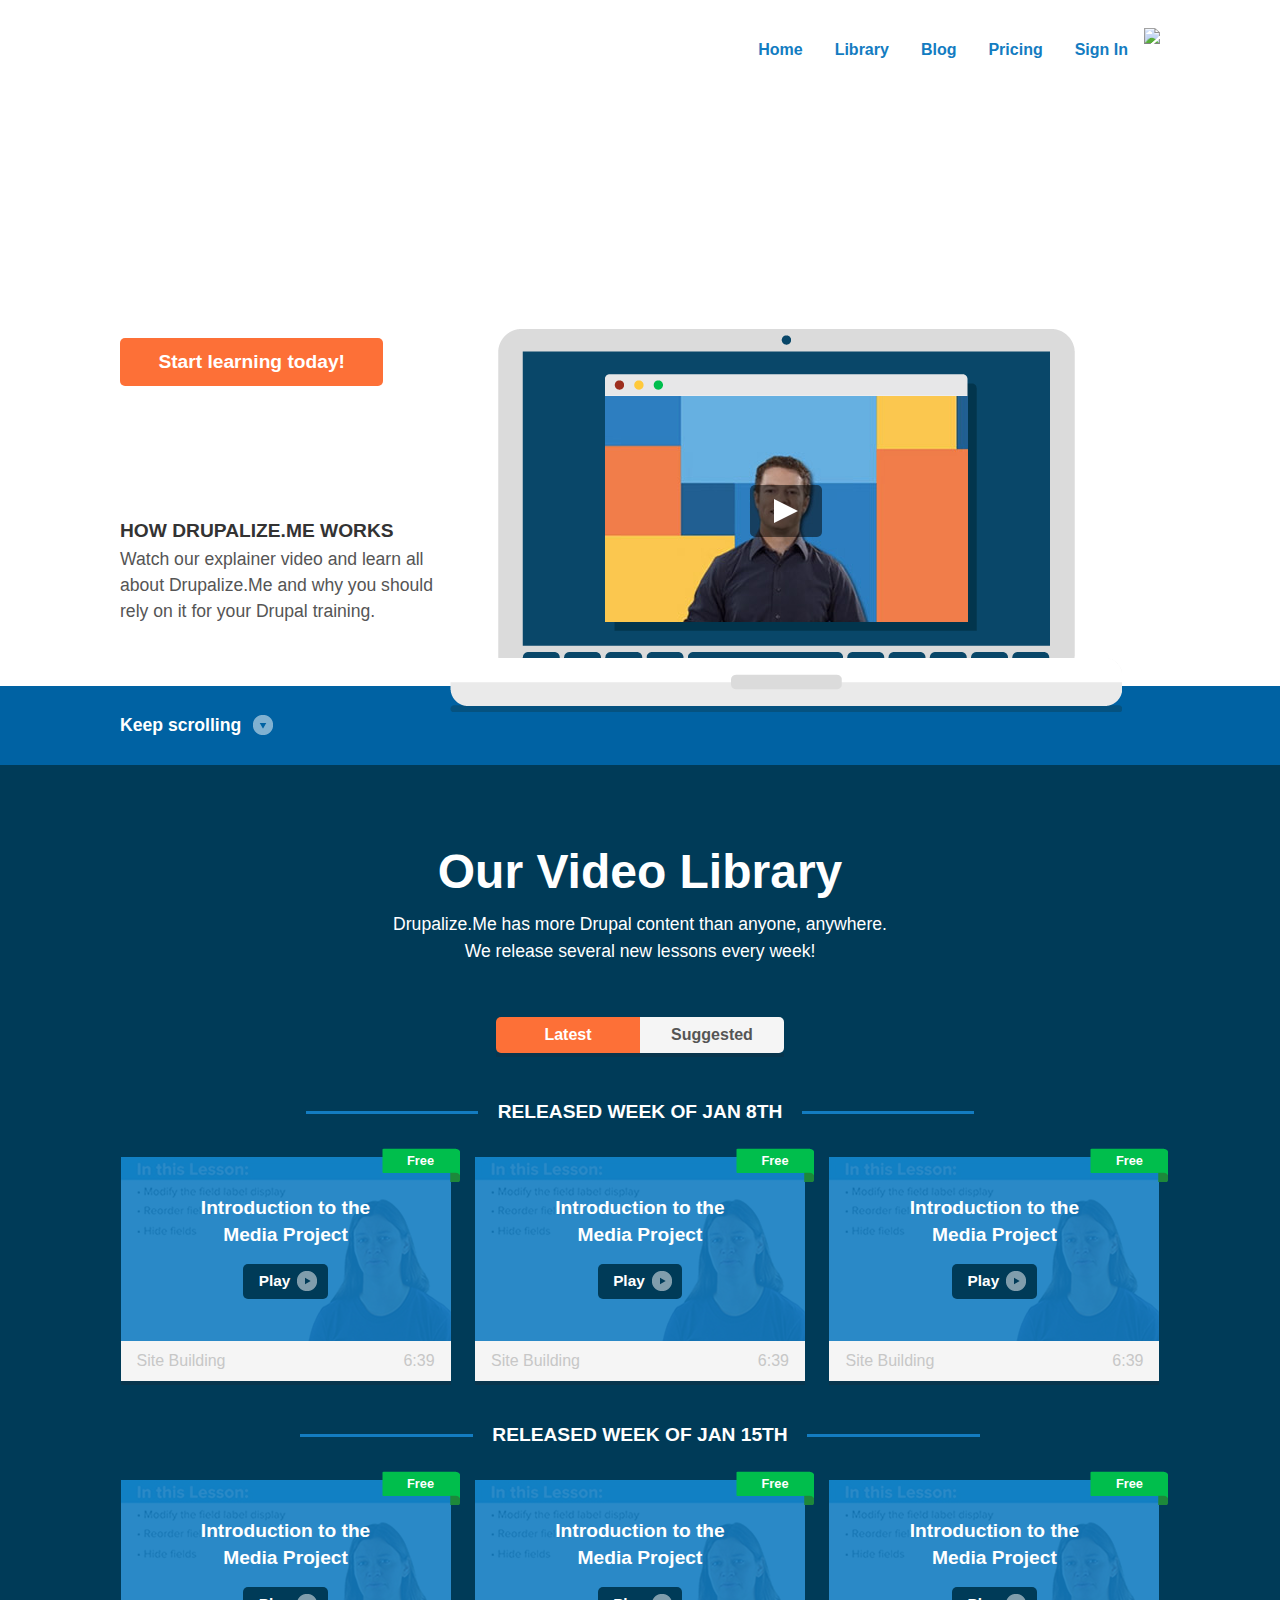
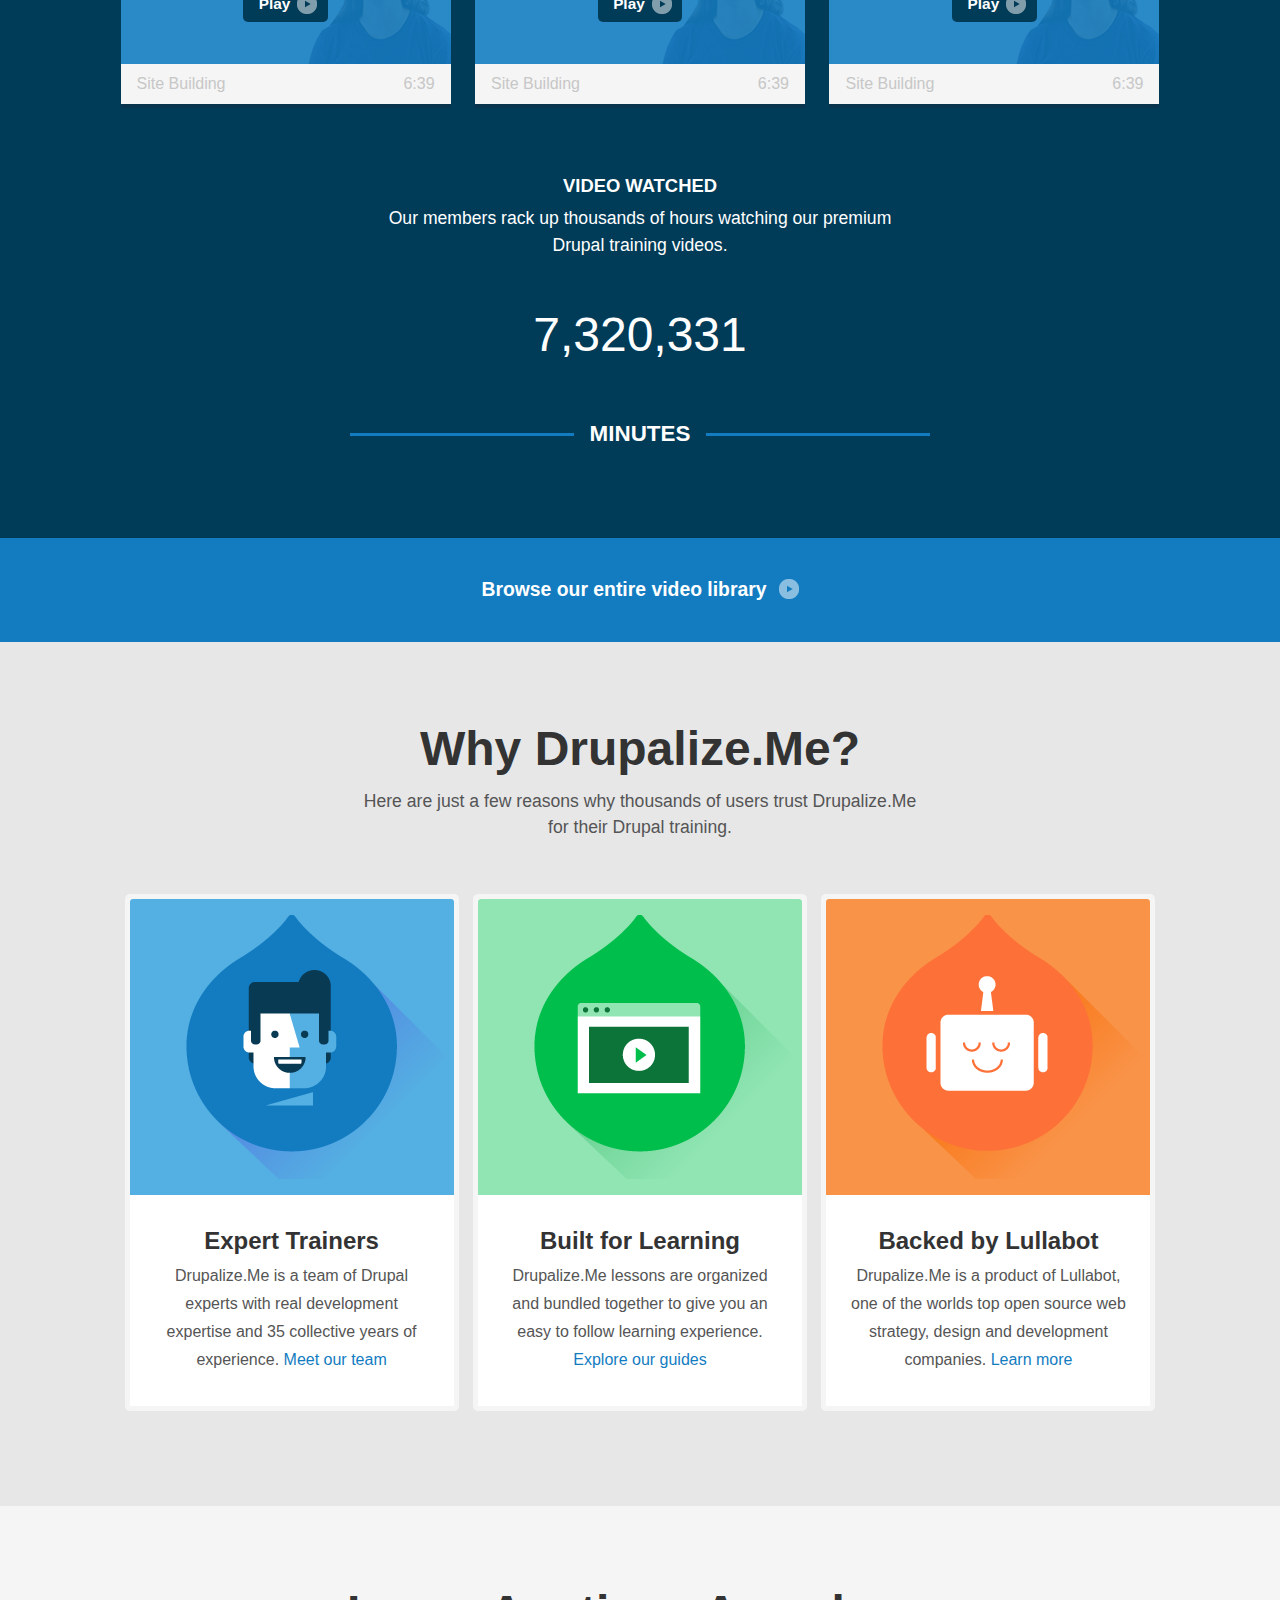
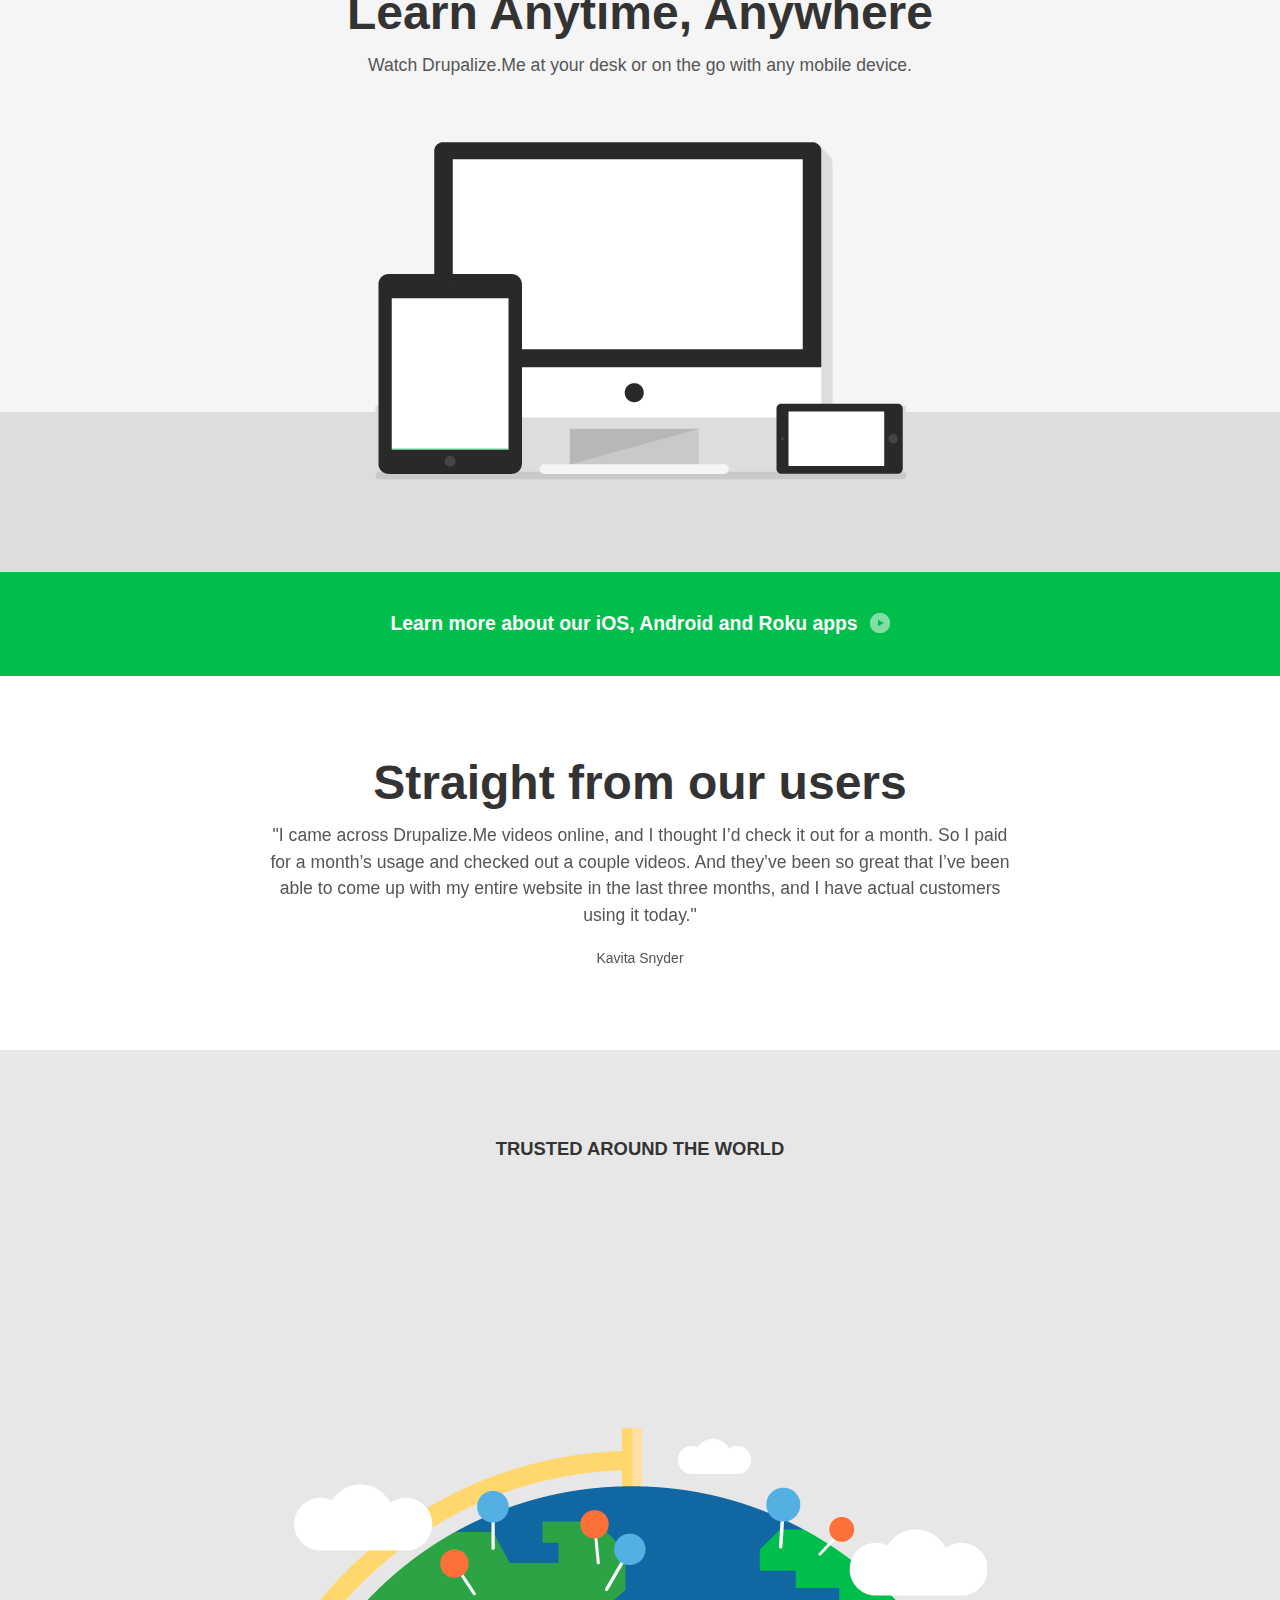
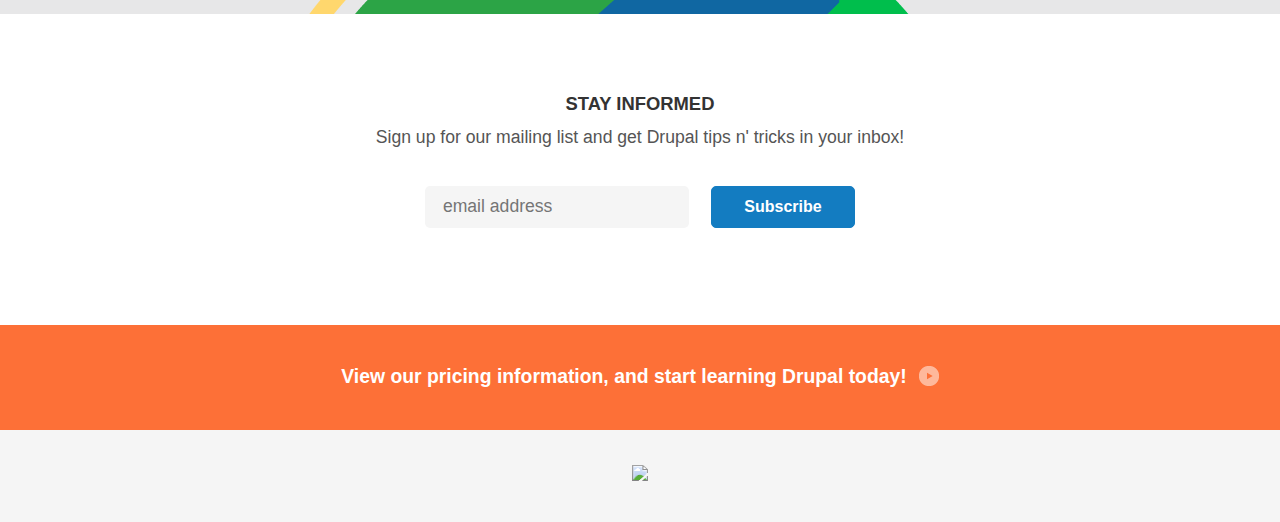
==== commit f85d0786: "user quotes" ====
--- a/front/index.html
+++ b/front/index.html
@@ -52,7 +52,7 @@
 
       <div class="home--hero--white-stripe">
         <div class="container">
-          <h4 class="block-title">How Drualize.me Works</h4>
+          <h4 class="block-title">How Drupalize.me Works</h4>
           <p>
             Watch our explainer video and learn all about Drupalize.Me and why you should rely on it for your Drupal training.
           </p>
@@ -332,10 +332,18 @@
         <ul class="rslides">
           <li>
             <p class="home--paragraph">
-              "Lorem ipsum dolor sit amet, consetetur sadipscing elitr, sed diam nonumy eirmod tempor invidunt ut labore et dolore magna aliquyam erat, sed diam voluptua. At vero eos et accusam et justo duo dolores et ea rebum. Stet clita kasd gubergren, no sea takimata sanctus est Lorem ipsum dolor sit amet. Lorem ipsum dolor sit amet, consetetur sadipscing elitr, sed diam nonumy eirmod tempor invidunt ut labore et dolore magna aliquyam erat, sed diam voluptua."
+              "I came across Drupalize.Me videos online, and I thought I’d check it out for a month. So I paid for a month’s usage and checked out a couple videos. And they’ve been so great that I’ve been able to come up with my entire website in the last three months, and I have actual customers using it today."
             </p>
             <div class="home--quotes--author">
-              <span>Bob</span> // <span>Company A</span>
+              <span>Kavita Snyder</span>
+            </div>
+          </li>
+          <li>
+            <p class="home--paragraph">
+              "They’re easy to understand. They’re thorough. They’re funny. They’re always entertaining, and it makes it easy to learn parts of Drupal and how you can integrate it into your workflow and learn more and have a good time doing it."
+            </p>
+            <div class="home--quotes--author">
+              <span>Roger Carr</span>
             </div>
           </li>
           <li>
@@ -346,14 +354,6 @@
               <span>Larry</span> // <span>Company B</span>
             </div>
           </li>
-          <li>
-            <p class="home--paragraph">
-              "At vero eos et accusam et justo duo dolores et ea rebum. Stet clita kasd gubergren, no sea takimata sanctus est Lorem ipsum dolor sit amet. Lorem ipsum dolor sit amet, consetetur sadipscing elitr, sed diam nonumy eirmod tempor invidunt ut labore et dolore magna aliquyam erat, sed diam voluptua. At vero eos et accusam et justo duo dolores et ea rebum. Stet clita kasd gubergren, no sea takimata sanctus est Lorem ipsum dolor sit amet."
-            </p>
-            <div class="home--quotes--author">
-              <span>Larry</span> // <span>Company B</span>
-            </div>
-          </li>
         </ul>
       </div>
     </div>
@@ -362,7 +362,11 @@
       <div class="container">
         <h2 class="block-title">Trusted around the world</h2>
         <ul class="home--world--logos">
-          <li class="home--world--logo"><img src=""></li>
+          <li class="home--world--logo"><a href="#"></a></li>
+          <li class="home--world--logo"><a href="#"></a></li>
+          <li class="home--world--logo"><a href="#"></a></li>
+          <li class="home--world--logo"><a href="#"></a></li>
+          <li class="home--world--logo"><a href="#"></a></li>
         </ul>
       </div>
     </div>
--- a/front/css/style.css
+++ b/front/css/style.css
@@ -1049,7 +1049,7 @@
 }
 /* line 179, ../scss/_front.scss */
 .home--action.blue:hover {
-  background: rgba(19, 124, 193, 0.95);
+  background: rgba(19, 124, 193, 0.9);
 }
 /* line 184, ../scss/_front.scss */
 .home--action.green {
@@ -1057,7 +1057,7 @@
 }
 /* line 187, ../scss/_front.scss */
 .home--action.green:hover {
-  background: rgba(0, 190, 76, 0.95);
+  background: rgba(0, 190, 76, 0.9);
 }
 /* line 192, ../scss/_front.scss */
 .home--action.orange {
@@ -1065,19 +1065,29 @@
 }
 /* line 195, ../scss/_front.scss */
 .home--action.orange:hover {
-  background: rgba(253, 112, 55, 0.95);
+  background: rgba(253, 112, 55, 0.9);
 }
 /* line 200, ../scss/_front.scss */
 .home--action.home--action--hero {
+  background: #0062a3;
+  margin-top: -12em;
+  height: 12em;
+}
+/* line 205, ../scss/_front.scss */
+.home--action.home--action--hero:hover {
+  background: #0062a3;
+}
+/* line 209, ../scss/_front.scss */
+.home--action.home--action--hero span {
   display: none;
 }
-/* line 204, ../scss/_front.scss */
+/* line 214, ../scss/_front.scss */
 .home--action a, .home--action span {
   color: white;
   font-weight: bold;
   font-size: 1.1em;
 }
-/* line 210, ../scss/_front.scss */
+/* line 220, ../scss/_front.scss */
 .home--action a {
   -webkit-box-sizing: border-box;
   -moz-box-sizing: border-box;
@@ -1087,75 +1097,77 @@
   width: 100%;
 }
 
-/* line 218, ../scss/_front.scss */
+/* line 228, ../scss/_front.scss */
 .home--action--arrow {
   padding-right: 32px;
 }
-/* line 221, ../scss/_front.scss */
+/* line 231, ../scss/_front.scss */
 .home--action--arrow.down {
   background: url("../images/arrow-down.png") no-repeat right center;
 }
-/* line 225, ../scss/_front.scss */
+/* line 235, ../scss/_front.scss */
 .home--action--arrow.right {
   background: url("../images/arrow-right.png") no-repeat right center;
 }
 
-/* line 230, ../scss/_front.scss */
+/* line 240, ../scss/_front.scss */
 .home--library {
   background: #003b58;
   color: white;
 }
-/* line 234, ../scss/_front.scss */
+/* line 244, ../scss/_front.scss */
 .home--library .home--heading {
   color: white;
 }
-/* line 238, ../scss/_front.scss */
+/* line 248, ../scss/_front.scss */
 .home--library .block-title {
   color: white;
 }
 
-/* line 243, ../scss/_front.scss */
+/* line 253, ../scss/_front.scss */
 .home--vid-icons {
   position: relative;
   overflow: hidden;
 }
 
-/* line 248, ../scss/_front.scss */
+/* line 258, ../scss/_front.scss */
 .home--vid-icon {
   position: absolute;
   top: 0;
   left: 0;
 }
-/* line 253, ../scss/_front.scss */
+/* line 263, ../scss/_front.scss */
 .home--vid-icon.blue {
   background: url("../images/vid-icon-blue.png") no-repeat;
   background-size: contain;
 }
-/* line 258, ../scss/_front.scss */
+/* line 268, ../scss/_front.scss */
 .home--vid-icon.darkblue {
   background: url("../images/vid-icon-darkblue.png") no-repeat;
   background-size: contain;
 }
-/* line 263, ../scss/_front.scss */
+/* line 273, ../scss/_front.scss */
 .home--vid-icon.green {
   background: url("../images/vid-icon-green.png") no-repeat;
   background-size: contain;
 }
-/* line 268, ../scss/_front.scss */
+/* line 278, ../scss/_front.scss */
 .home--vid-icon.orange {
   background: url("../images/vid-icon-orange.png") no-repeat;
   background-size: contain;
 }
 
-/* line 274, ../scss/_front.scss */
+/* line 284, ../scss/_front.scss */
 .home--library--tabs {
   -webkit-box-shadow: #08354d 0 4px 0;
   -moz-box-shadow: #08354d 0 4px 0;
   box-shadow: #08354d 0 4px 0;
   display: inline-block;
-}
-
-/* line 279, ../scss/_front.scss */
+  position: relative;
+  z-index: 10;
+}
+
+/* line 291, ../scss/_front.scss */
 .home--library--tab {
   -webkit-box-sizing: border-box;
   -moz-box-sizing: border-box;
@@ -1170,7 +1182,7 @@
   white-space: nowrap;
   color: #555555;
 }
-/* line 291, ../scss/_front.scss */
+/* line 303, ../scss/_front.scss */
 .home--library--tab:first-child {
   -webkit-border-radius: 5px 0 0 5px;
   -moz-border-radius: 5px 0 0 5px;
@@ -1178,7 +1190,7 @@
   -o-border-radius: 5px 0 0 5px;
   border-radius: 5px 0 0 5px;
 }
-/* line 295, ../scss/_front.scss */
+/* line 307, ../scss/_front.scss */
 .home--library--tab:last-child {
   -webkit-border-radius: 0 5px 5px 0;
   -moz-border-radius: 0 5px 5px 0;
@@ -1186,29 +1198,29 @@
   -o-border-radius: 0 5px 5px 0;
   border-radius: 0 5px 5px 0;
 }
-/* line 299, ../scss/_front.scss */
+/* line 311, ../scss/_front.scss */
 .home--library--tab.active {
   color: white;
   background: #fd7037;
 }
 
-/* line 305, ../scss/_front.scss */
+/* line 317, ../scss/_front.scss */
 .home--library--tab-content {
   display: none;
   margin: 3em 0;
 }
-/* line 309, ../scss/_front.scss */
+/* line 321, ../scss/_front.scss */
 .home--library--tab-content.active {
   display: block;
 }
 
-/* line 314, ../scss/_front.scss */
+/* line 326, ../scss/_front.scss */
 .home--library--week {
   font-size: 1.2em;
   margin: 1em 0;
 }
 
-/* line 319, ../scss/_front.scss */
+/* line 331, ../scss/_front.scss */
 .home--library--video {
   -webkit-box-shadow: #08354d 0 4px 0;
   -moz-box-shadow: #08354d 0 4px 0;
@@ -1219,7 +1231,7 @@
   display: inline-block;
   margin: 10px;
 }
-/* line 327, ../scss/_front.scss */
+/* line 339, ../scss/_front.scss */
 .home--library--video img {
   position: absolute;
   z-index: 2;
@@ -1227,7 +1239,7 @@
   top: 0;
 }
 
-/* line 335, ../scss/_front.scss */
+/* line 347, ../scss/_front.scss */
 .home--library--free-label {
   position: absolute;
   right: -9px;
@@ -1241,7 +1253,7 @@
   padding-top: 2px;
 }
 
-/* line 348, ../scss/_front.scss */
+/* line 360, ../scss/_front.scss */
 .home--library--video-title {
   color: white;
   display: block;
@@ -1257,18 +1269,23 @@
   padding: 2em 3em 0;
   line-height: 1.4em;
 }
-/* line 363, ../scss/_front.scss */
+/* line 375, ../scss/_front.scss */
 .home--library--video-title:hover {
   color: white;
   background: rgba(19, 124, 193, 0.8);
 }
-/* line 367, ../scss/_front.scss */
+/* line 379, ../scss/_front.scss */
 .home--library--video-title:hover .home--library--play {
   background-color: #fd7037;
 }
 
-/* line 373, ../scss/_front.scss */
+/* line 385, ../scss/_front.scss */
 .home--library--play {
+  -webkit-border-radius: 5px;
+  -moz-border-radius: 5px;
+  -ms-border-radius: 5px;
+  -o-border-radius: 5px;
+  border-radius: 5px;
   background: url("../images/arrow-right.png") no-repeat 3.5em center #003b58;
   width: 3.5em;
   text-align: left;
@@ -1278,7 +1295,7 @@
   line-height: 2.25em;
 }
 
-/* line 383, ../scss/_front.scss */
+/* line 396, ../scss/_front.scss */
 .home--library--meta {
   position: absolute;
   height: 40px;
@@ -1292,12 +1309,12 @@
   color: #c7c7c7;
 }
 
-/* line 396, ../scss/_front.scss */
+/* line 409, ../scss/_front.scss */
 .home--library--category {
   float: left;
 }
 
-/* line 400, ../scss/_front.scss */
+/* line 413, ../scss/_front.scss */
 .home--library--duration {
   float: right;
 }
@@ -1305,7 +1322,7 @@
 /*
   Tick.tick-scroll
 */
-/* line 407, ../scss/_front.scss */
+/* line 420, ../scss/_front.scss */
 .tick-scroll {
   overflow: hidden;
   position: relative;
@@ -1315,7 +1332,7 @@
   text-align: center;
   margin-bottom: 0.4em;
 }
-/* line 416, ../scss/_front.scss */
+/* line 429, ../scss/_front.scss */
 .tick-scroll .tick-separator {
   position: absolute;
   bottom: 0;
@@ -1323,7 +1340,7 @@
   margin-left: -10px;
   font-size: 1em;
 }
-/* line 424, ../scss/_front.scss */
+/* line 437, ../scss/_front.scss */
 .tick-scroll .tick-wheel {
   -webkit-box-shadow: black 0 0 3px;
   -moz-box-shadow: black 0 0 3px;
@@ -1337,33 +1354,33 @@
   font-weight: bold;
   background-color: white;
 }
-/* line 436, ../scss/_front.scss */
+/* line 449, ../scss/_front.scss */
 .tick-scroll .tick-wheel:first-child, .tick-scroll .tick-wheel:nth-child(5) {
   margin-right: 20px;
 }
-/* line 440, ../scss/_front.scss */
+/* line 453, ../scss/_front.scss */
 .tick-scroll .tick-wheel span {
   display: block;
   padding: 8px 0;
 }
 
-/* line 448, ../scss/_front.scss */
+/* line 461, ../scss/_front.scss */
 .home--library--minutes .home--bar {
   width: 14em;
 }
-/* line 452, ../scss/_front.scss */
+/* line 465, ../scss/_front.scss */
 .home--library--minutes .block-title {
   font-size: 1.4em;
   vertical-align: middle;
   display: inline-block;
 }
 
-/* line 459, ../scss/_front.scss */
+/* line 472, ../scss/_front.scss */
 .home--why {
   background: #e7e7e8;
 }
 
-/* line 463, ../scss/_front.scss */
+/* line 476, ../scss/_front.scss */
 .home--why--block {
   background: white;
   border: 5px solid whitesmoke;
@@ -1377,7 +1394,7 @@
   display: inline-block;
 }
 
-/* line 472, ../scss/_front.scss */
+/* line 485, ../scss/_front.scss */
 .home--why--image {
   height: 264px;
   width: 100%;
@@ -1389,74 +1406,133 @@
   border-radius: 3px 3px 0 0;
   margin-bottom: 2em;
 }
-/* line 479, ../scss/_front.scss */
+/* line 492, ../scss/_front.scss */
 .home--why--experts .home--why--image {
   background: url("../images/expert-drop.png") no-repeat center center #54afe2;
 }
-/* line 482, ../scss/_front.scss */
+/* line 495, ../scss/_front.scss */
 .home--why--experts .home--why--image:hover {
   background-image: url("../images/expert-hover.png");
 }
-/* line 487, ../scss/_front.scss */
+/* line 500, ../scss/_front.scss */
 .home--why--learning .home--why--image {
   background: url("../images/learning-drop.png") no-repeat center center #91e5b3;
 }
-/* line 490, ../scss/_front.scss */
+/* line 503, ../scss/_front.scss */
 .home--why--learning .home--why--image:hover {
   background-image: url("../images/learning-hover.png");
 }
-/* line 495, ../scss/_front.scss */
+/* line 508, ../scss/_front.scss */
 .home--why--lullabot .home--why--image {
   background: url("../images/lullabot-drop.png") no-repeat center center #f99348;
 }
-/* line 498, ../scss/_front.scss */
+/* line 511, ../scss/_front.scss */
 .home--why--lullabot .home--why--image:hover {
   background-image: url("../images/lullabot-hover.png");
 }
 
-/* line 504, ../scss/_front.scss */
+/* line 517, ../scss/_front.scss */
 .home--why--title {
   margin: 0;
   font-size: 1.5em;
 }
 
-/* line 509, ../scss/_front.scss */
+/* line 522, ../scss/_front.scss */
 .home--why--paragraph {
   margin: 0;
   padding: 0.5em 1.5em 2em;
 }
 
-/* line 514, ../scss/_front.scss */
+/* line 527, ../scss/_front.scss */
 .home--apps {
   background: whitesmoke;
   position: relative;
 }
 
-/* line 519, ../scss/_front.scss */
+/* line 532, ../scss/_front.scss */
 .home--world {
-  background: #e7e7e8;
-}
-
-/* line 524, ../scss/_front.scss */
+  background: url("../images/globe.png") no-repeat center bottom #e7e7e8;
+}
+
+/* line 536, ../scss/_front.scss */
+.home--world--logos {
+  overflow: hidden;
+  padding: 2em 0 10em;
+  line-height: 149px;
+}
+
+/* line 542, ../scss/_front.scss */
+.home--world--logo {
+  display: inline-block;
+  list-style: none;
+  width: 140px;
+  height: 149px;
+  margin: 0 2em;
+  vertical-align: middle;
+  -webkit-filter: grayscale(100%);
+  -moz-filter: grayscale(100%);
+  -ms-filter: grayscale(100%);
+  -o-filter: grayscale(100%);
+  filter: grayscale(100%);
+  filter: url(grayscale.svg);
+  /* Firefox 4+ */
+  filter: gray;
+  /* IE 6-9 */
+  -webkit-transition: all 0.5s;
+  -moz-transition: all 0.5s;
+  -o-transition: all 0.5s;
+  transition: all 0.5s;
+}
+/* line 560, ../scss/_front.scss */
+.home--world--logo:hover {
+  -webkit-filter: none;
+  -moz-filter: none;
+  -ms-filter: none;
+  -o-filter: none;
+  filter: none;
+  filter: none;
+  filter: none;
+}
+/* line 570, ../scss/_front.scss */
+.home--world--logo a {
+  width: 100%;
+  height: 100%;
+  display: block;
+  vertical-align: middle;
+  background-repeat: no-repeat;
+  background-position: center center;
+  background-size: contain;
+  -webkit-transition: all 0.5s;
+  -moz-transition: all 0.5s;
+  -o-transition: all 0.5s;
+  transition: all 0.5s;
+}
+/* line 582, ../scss/_front.scss */
+.home--world--logo img {
+  vertical-align: middle;
+  width: 100%;
+}
+
+/* line 589, ../scss/_front.scss */
 .home--quotes .home--paragraph {
   margin-bottom: 1em;
 }
 
-/* line 529, ../scss/_front.scss */
+/* line 594, ../scss/_front.scss */
 .home--quotes--author {
   font-size: 0.875em;
 }
 
-/* line 534, ../scss/_front.scss */
+/* line 599, ../scss/_front.scss */
 .home--newsletter .block-title {
   margin-top: 0;
 }
-/* line 538, ../scss/_front.scss */
+/* line 603, ../scss/_front.scss */
 .home--newsletter .home--paragraph {
   margin-bottom: 2em;
 }
 
-/* line 543, ../scss/_front.scss */
+/* line 608, ../scss/_front.scss */
 .home--newsletter--email {
   -webkit-box-sizing: border-box;
   -moz-box-sizing: border-box;
@@ -1472,10 +1548,10 @@
   -o-border-radius: 5px;
   border-radius: 5px;
   height: 42px;
-  margin-right: 1em;
+  margin: 0 1em 1em 0;
   width: 15em;
 }
-/* line 558, ../scss/_front.scss */
+/* line 623, ../scss/_front.scss */
 .home--newsletter--email ::-webkit-input-placeholder,
 .home--newsletter--email :-moz-placeholder,
 .home--newsletter--email ::-moz-placeholder,
@@ -1483,7 +1559,7 @@
   color: #c7c7c7;
 }
 
-/* line 563, ../scss/_front.scss */
+/* line 628, ../scss/_front.scss */
 .home--newsletter--submit {
   box-sizing: border-box;
   -webkit-font-smoothing: antialiased;
@@ -1500,6 +1576,7 @@
   padding: .75em 2em;
   text-align: center;
   white-space: nowrap;
+  vertical-align: top;
 }
 /* line 123, ../scss/_mixins.scss */
 .home--newsletter--submit:hover, .home--newsletter--submit:focus {
@@ -1509,7 +1586,7 @@
 }
 
 /*! http://responsiveslides.com v1.54 by @viljamis */
-/* line 568, ../scss/_front.scss */
+/* line 634, ../scss/_front.scss */
 .rslides {
   position: relative;
   list-style: none;
@@ -1518,7 +1595,7 @@
   padding: 0;
   margin: 0;
 }
-/* line 576, ../scss/_front.scss */
+/* line 642, ../scss/_front.scss */
 .rslides li {
   -webkit-backface-visibility: hidden;
   position: absolute;
@@ -1527,13 +1604,13 @@
   left: 0;
   top: 0;
 }
-/* line 584, ../scss/_front.scss */
+/* line 650, ../scss/_front.scss */
 .rslides li:first-child {
   position: relative;
   display: block;
   float: left;
 }
-/* line 591, ../scss/_front.scss */
+/* line 657, ../scss/_front.scss */
 .rslides img {
   display: block;
   height: auto;
@@ -1542,13 +1619,13 @@
   border: 0;
 }
 
-/* line 600, ../scss/_front.scss */
+/* line 666, ../scss/_front.scss */
 .rslides_tabs {
   margin: 2em 0 0;
   text-align: center;
   padding: 0;
 }
-/* line 605, ../scss/_front.scss */
+/* line 671, ../scss/_front.scss */
 .rslides_tabs li {
   display: inline;
   float: none;
@@ -1556,7 +1633,7 @@
   *float: left;
   margin-right: 5px;
 }
-/* line 613, ../scss/_front.scss */
+/* line 679, ../scss/_front.scss */
 .rslides_tabs a {
   -webkit-border-radius: 15px;
   -moz-border-radius: 15px;
@@ -1577,24 +1654,24 @@
   height: 9px;
 }
 
-/* line 628, ../scss/_front.scss */
+/* line 694, ../scss/_front.scss */
 .rslides_here a {
   background: #222;
   background: rgba(0, 0, 0, 0.8);
 }
 
 @media screen and (min-width: 46em) {
-  /* line 634, ../scss/_front.scss */
+  /* line 700, ../scss/_front.scss */
   .hide-mobile {
     display: block;
   }
 
-  /* line 638, ../scss/_front.scss */
+  /* line 704, ../scss/_front.scss */
   .show-mobile {
     display: none;
   }
 
-  /* line 648, ../scss/_front.scss */
+  /* line 714, ../scss/_front.scss */
   .home--hero--header,
   .home--library,
   .home--why,
@@ -1605,7 +1682,7 @@
     padding: 5em 0;
   }
 
-  /* line 652, ../scss/_front.scss */
+  /* line 718, ../scss/_front.scss */
   .home--bar {
     height: 3px;
     background: #137cc1;
@@ -1615,60 +1692,60 @@
     margin: 0 1em;
   }
 
-  /* line 661, ../scss/_front.scss */
+  /* line 727, ../scss/_front.scss */
   .home--library--video {
     margin: 15px 20px 15px 0;
   }
-  /* line 664, ../scss/_front.scss */
+  /* line 730, ../scss/_front.scss */
   .home--library--video:last-child {
     margin-right: 0;
   }
 
-  /* line 669, ../scss/_front.scss */
+  /* line 735, ../scss/_front.scss */
   .tick-scroll {
     height: 80px;
     font-size: 3em;
   }
-  /* line 673, ../scss/_front.scss */
+  /* line 739, ../scss/_front.scss */
   .tick-scroll .tick-separator {
     margin-left: -23px;
     font-size: 1.5em;
   }
-  /* line 678, ../scss/_front.scss */
+  /* line 744, ../scss/_front.scss */
   .tick-scroll .tick-wheel {
     width: 50px;
     margin: 0 8px;
   }
-  /* line 683, ../scss/_front.scss */
+  /* line 749, ../scss/_front.scss */
   .tick-scroll .tick-wheel:first-child, .tick-scroll .tick-wheel:nth-child(5) {
     margin-right: 40px;
   }
-  /* line 687, ../scss/_front.scss */
+  /* line 753, ../scss/_front.scss */
   .tick-scroll .tick-wheel span {
     padding: 16px 0;
   }
 
-  /* line 693, ../scss/_front.scss */
+  /* line 759, ../scss/_front.scss */
   .home--why--block {
     margin-right: 10px;
   }
-  /* line 696, ../scss/_front.scss */
+  /* line 762, ../scss/_front.scss */
   .home--why--block:last-child {
     margin: 0;
   }
 
-  /* line 702, ../scss/_front.scss */
+  /* line 768, ../scss/_front.scss */
   .home--quotes .home--paragraph {
     padding: 0 8em;
     margin-bottom: 1em;
   }
 
-  /* line 708, ../scss/_front.scss */
+  /* line 774, ../scss/_front.scss */
   .home--apps {
     padding-bottom: 0;
   }
 
-  /* line 712, ../scss/_front.scss */
+  /* line 778, ../scss/_front.scss */
   .home--apps--sun {
     position: absolute;
     background: url("../images/apps-sun.png") no-repeat center transparent;
@@ -1679,7 +1756,7 @@
     z-index: 1;
   }
 
-  /* line 722, ../scss/_front.scss */
+  /* line 788, ../scss/_front.scss */
   .home--apps--clouds {
     background: url("../images/apps-clouds.png") repeat-x transparent;
     position: absolute;
@@ -1690,7 +1767,7 @@
     z-index: 2;
   }
 
-  /* line 732, ../scss/_front.scss */
+  /* line 798, ../scss/_front.scss */
   .home--apps--bg {
     background: url("../images/apps-bg.png") no-repeat center center transparent;
     position: absolute;
@@ -1701,21 +1778,21 @@
     z-index: 3;
   }
 
-  /* line 742, ../scss/_front.scss */
+  /* line 808, ../scss/_front.scss */
   .home--apps--floor {
     background: #dcddde;
     width: 100%;
     height: 10em;
   }
 
-  /* line 748, ../scss/_front.scss */
+  /* line 814, ../scss/_front.scss */
   .home--apps--scene {
     margin-top: 4em;
     height: 270px;
     position: relative;
   }
 
-  /* line 754, ../scss/_front.scss */
+  /* line 820, ../scss/_front.scss */
   .home--apps--wrapper {
     position: relative;
     width: 531px;
@@ -1724,7 +1801,7 @@
     z-index: 3;
   }
 
-  /* line 762, ../scss/_front.scss */
+  /* line 828, ../scss/_front.scss */
   .home--apps--devices {
     background: url("../images/apps-devices.png") no-repeat;
     position: absolute;
@@ -1735,64 +1812,67 @@
     z-index: 7;
   }
 
-  /* line 772, ../scss/_front.scss */
+  /* line 838, ../scss/_front.scss */
   .home--apps--tablet {
     background: url("../images/apps-tablet.png") no-repeat 0 152px white;
+    border-spacing: 152px;
     position: absolute;
     bottom: 33px;
     left: 16px;
-    width: 117px;
-    height: 152px;
+    width: 118px;
+    height: 154px;
     z-index: 6;
   }
 
-  /* line 782, ../scss/_front.scss */
+  /* line 849, ../scss/_front.scss */
   .home--apps--desktop {
     background: url("../images/apps-desktop.png") no-repeat 0 191px white;
+    border-spacing: 191px;
     position: absolute;
     top: 17px;
     left: 78px;
-    width: 351px;
-    height: 191px;
+    width: 353px;
+    height: 193px;
     z-index: 5;
   }
 
-  /* line 792, ../scss/_front.scss */
+  /* line 860, ../scss/_front.scss */
   .home--apps--mobile {
     background: url("../images/apps-mobile.png") no-repeat 0 55px white;
+    border-spacing: 55px;
     position: absolute;
     bottom: 16px;
     right: 22px;
-    width: 96px;
-    height: 55px;
+    width: 98px;
+    height: 56px;
     z-index: 4;
   }
 }
 @media screen and (min-width: 1030px) {
-  /* line 805, ../scss/_front.scss */
+  /* line 874, ../scss/_front.scss */
   .home--hero {
     text-align: left;
   }
 
-  /* line 809, ../scss/_front.scss */
+  /* line 878, ../scss/_front.scss */
   .home--hero--white-stripe {
     display: block;
-    padding: 3em 0;
-  }
-  /* line 813, ../scss/_front.scss */
+    padding: 2.75em 0;
+  }
+  /* line 882, ../scss/_front.scss */
   .home--hero--white-stripe h4 {
     font-size: 1.2em;
     margin-bottom: 0;
   }
-  /* line 818, ../scss/_front.scss */
+  /* line 887, ../scss/_front.scss */
   .home--hero--white-stripe p {
-    width: 22em;
+    width: 19em;
     font-size: 1.1em;
     line-height: 1.5em;
     margin-top: 0.25em;
   }
 
-  /* line 826, ../scss/_front.scss */
+  /* line 895, ../scss/_front.scss */
   .home--hero--video {
     position: absolute;
     left: 350px;
@@ -1800,40 +1880,41 @@
     margin: 0;
   }
 
-  /* line 833, ../scss/_front.scss */
+  /* line 902, ../scss/_front.scss */
   .home--action.home--action--hero {
-    display: block;
     padding: 1.5em 0;
-  }
-  /* line 837, ../scss/_front.scss */
-  .home--action.home--action--hero:hover {
-    background: #137cc1;
+    margin: 0;
+    height: auto;
+  }
+  /* line 907, ../scss/_front.scss */
+  .home--action.home--action--hero span {
+    display: inline;
   }
 }
 @media screen and (max-width: 1080px) {
-  /* line 845, ../scss/_front.scss */
+  /* line 915, ../scss/_front.scss */
   img {
     max-width: 100%;
   }
 
-  /* line 850, ../scss/_front.scss */
+  /* line 920, ../scss/_front.scss */
   .content,
   .sidebar {
     width: 100%;
   }
 
-  /* line 854, ../scss/_front.scss */
+  /* line 924, ../scss/_front.scss */
   .header {
     padding: 0 1em;
     box-sizing: border-box;
     -moz-box-sizing: border-box;
   }
-  /* line 860, ../scss/_front.scss */
+  /* line 930, ../scss/_front.scss */
   .header ul,
   .header #search {
     display: none;
   }
-  /* line 864, ../scss/_front.scss */
+  /* line 934, ../scss/_front.scss */
   .header .responsive-nav {
     display: block;
     float: right;
